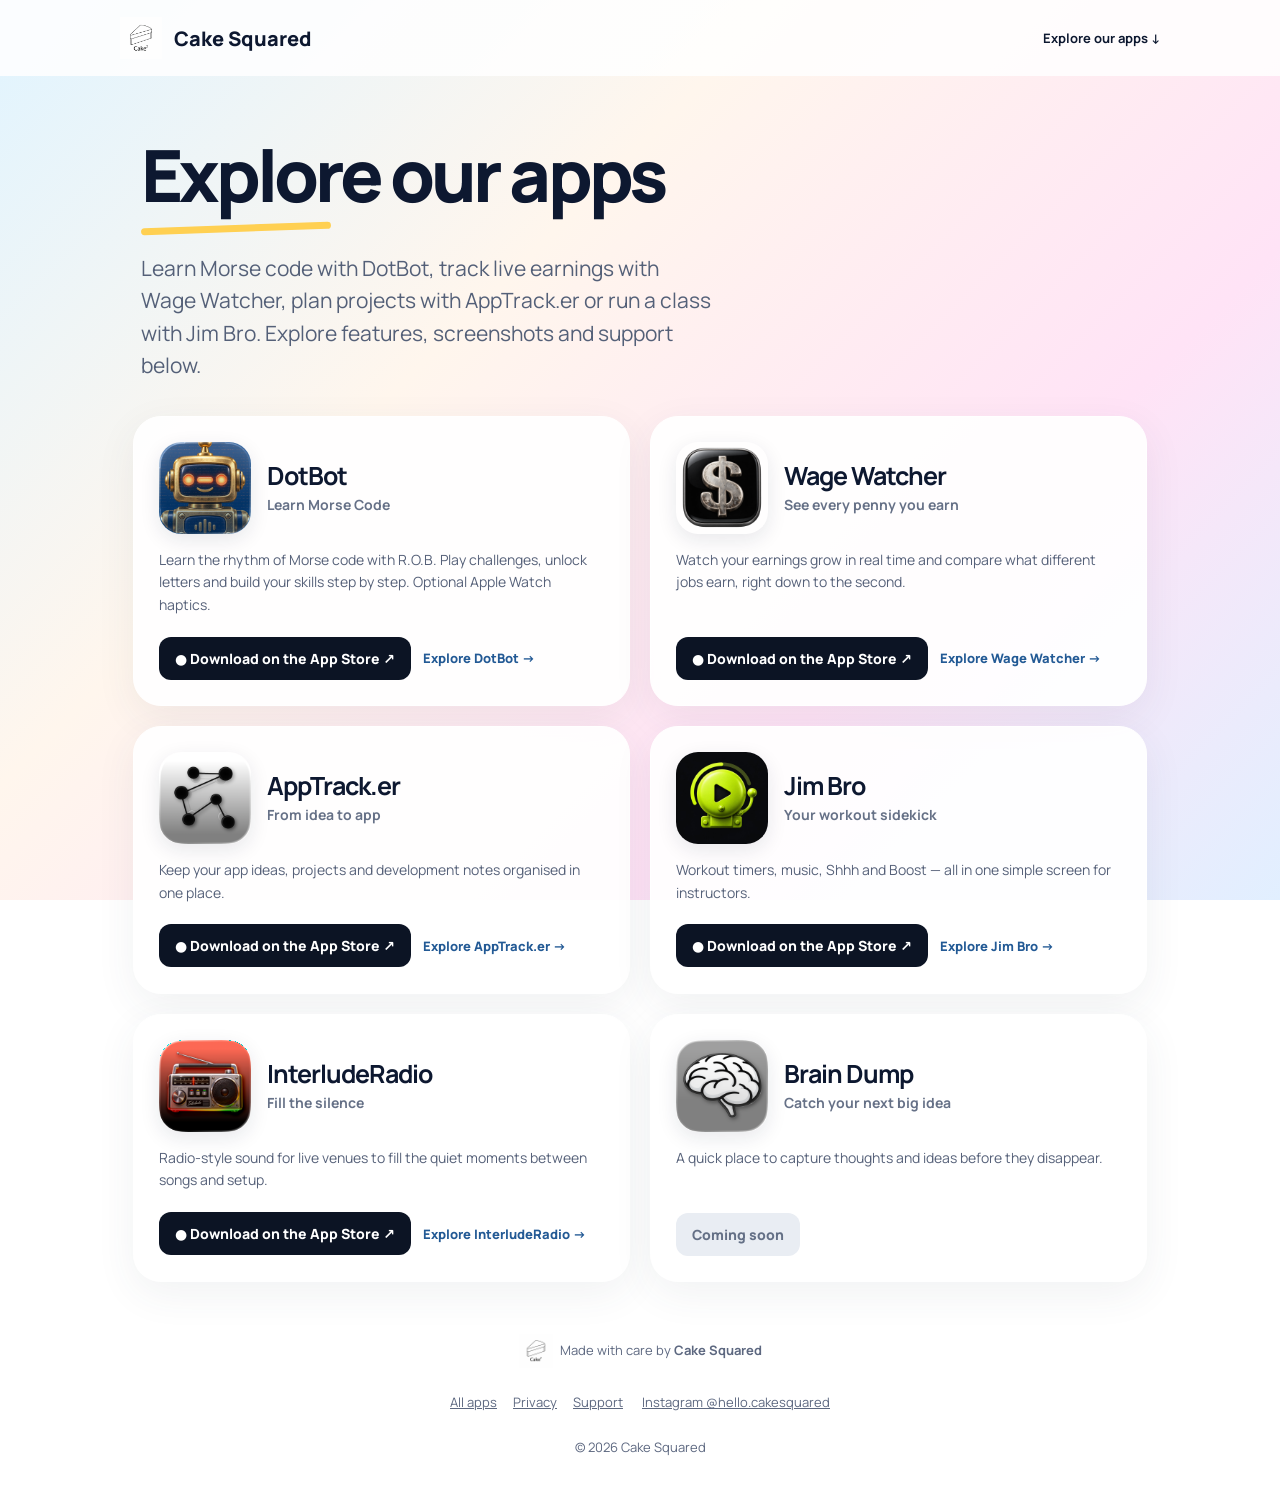
==== apps/index.html @ f18a9b65 "Add sitemap and improve canonical URLs and app search metadata" ====
<!doctype html><html lang="en-GB"><head><meta charset="utf-8"><meta name="viewport" content="width=device-width,initial-scale=1"><meta name="theme-color" content="#fff6fc"><title>Explore Our Apps for iPhone and Apple Watch | Cake Squared</title><link rel="icon" href="/assets/favicon-32.png" sizes="32x32" type="image/png"><link rel="icon" href="/assets/favicon.png" sizes="512x512" type="image/png"><link rel="apple-touch-icon" href="/assets/apple-touch-icon.png"><meta name="description" content="Browse DotBot, Wage Watcher, AppTrack.er, Jim Bro and InterludeRadio. Find app features, screenshots, downloads and setup help."><link rel="preconnect" href="https://fonts.googleapis.com"><link rel="preconnect" href="https://fonts.gstatic.com" crossorigin><link href="https://fonts.googleapis.com/css2?family=Manrope:wght@400;500;600;700;800&display=swap" rel="stylesheet"><link rel="stylesheet" href="/home.css?v=20261017-1">
<link rel="canonical" href="https://cakesquared.co.uk/apps/">
<meta property="og:type" content="website">
<meta property="og:site_name" content="Cake Squared">
<meta property="og:locale" content="en_GB">
<meta property="og:title" content="Explore Our Apps for iPhone and Apple Watch | Cake Squared">
<meta property="og:description" content="Browse DotBot, Wage Watcher, AppTrack.er, Jim Bro and InterludeRadio. Find app features, screenshots, downloads and setup help.">
<meta property="og:url" content="https://cakesquared.co.uk/apps/">
<meta property="og:image" content="https://cakesquared.co.uk/assets/cake-logo.png">
<meta property="og:image:alt" content="Cake Squared logo">
</head><body><a class="skip-link" href="#main">Skip to content</a><header><a class="brand" href="/"><img src="/assets/cake-logo.png" alt="">Cake Squared</a><a class="small-link" href="#apps">Explore our apps ↓</a></header><main id="main"><section class="hero"><h1>Explore our apps</h1><div class="accent"></div><p>Learn Morse code with DotBot, track live earnings with Wage Watcher, plan projects with AppTrack.er or run a class with Jim Bro. Explore features, screenshots and support below.</p></section><section id="apps" class="apps" aria-label="Our apps">
<article class="app"><div class="top"><img class="icon" src="/assets/dotbop-icon.jpg" alt="DotBot icon"><div><h2>DotBot</h2><div class="subtitle">Learn Morse Code</div></div></div><p>Learn the rhythm of Morse code with R.O.B. Play challenges, unlock letters and build your skills step by step. Optional Apple Watch haptics.</p><div class="actions"><a class="store" href="https://apps.apple.com/gb/app/dotbop/id6819235842" target="_blank" rel="noopener">● Download on the App Store ↗</a><a class="details" href="/dotbop.html">Explore DotBot →</a></div></article>
<article class="app"><div class="top"><img class="icon" src="/assets/wage-watcher-icon.png" alt="Wage Watcher icon"><div><h2>Wage Watcher</h2><div class="subtitle">See every penny you earn</div></div></div><p>Watch your earnings grow in real time and compare what different jobs earn, right down to the second.</p><div class="actions"><a class="store" href="https://apps.apple.com/gb/app/wage-watcher/id6759516483" target="_blank" rel="noopener">● Download on the App Store ↗</a><a class="details" href="/wage-watcher.html">Explore Wage Watcher →</a></div></article>
<article class="app"><div class="top"><img class="icon" src="/assets/app-track-icon.png" alt="AppTrack.er icon"><div><h2>AppTrack.er</h2><div class="subtitle">From idea to app</div></div></div><p>Keep your app ideas, projects and development notes organised in one place.</p><div class="actions"><a class="store" href="https://apps.apple.com/gb/app/apptrack-er/id6759859570" target="_blank" rel="noopener">● Download on the App Store ↗</a><a class="details" href="/app-track.html">Explore AppTrack.er →</a></div></article>
<article class="app"><div class="top"><img class="icon" src="/assets/jim-bro-icon.png" alt="Jim Bro icon"><div><h2>Jim Bro</h2><div class="subtitle">Your workout sidekick</div></div></div><p>Workout timers, music, Shhh and Boost — all in one simple screen for instructors.</p><div class="actions"><a class="store" href="https://apps.apple.com/gb/app/jim-bro-workout-boss/id6760321278" target="_blank" rel="noopener">● Download on the App Store ↗</a><a class="details" href="/jim-bro.html">Explore Jim Bro →</a></div></article>
<article class="app"><div class="top"><img class="icon" src="/assets/interlude-icon.png" alt="InterludeRadio icon"><div><h2>InterludeRadio</h2><div class="subtitle">Fill the silence</div></div></div><p>Radio-style sound for live venues to fill the quiet moments between songs and setup.</p><div class="actions"><a class="store" href="https://apps.apple.com/gb/app/interluderadio/id6811347236" target="_blank" rel="noopener">● Download on the App Store ↗</a><a class="details" href="/interlude.html">Explore InterludeRadio →</a></div></article>
<article class="app"><div class="top"><img class="icon" src="/assets/brain-dump-icon.png" alt="Brain Dump icon"><div><h2>Brain Dump</h2><div class="subtitle">Catch your next big idea</div></div></div><p>A quick place to capture thoughts and ideas before they disappear.</p><div class="actions"><span class="soon">Coming soon</span></div></article>
</section><footer><div><img src="/assets/cake-logo.png" alt="">Made with care by <strong>Cake Squared</strong></div><p><a href="/apps/">All apps</a><a href="/privacy-policy.html">Privacy</a><a href="mailto:support@cakesquared.co.uk">Support</a>
          <a href="https://www.instagram.com/hello.cakesquared/" target="_blank" rel="noopener noreferrer">Instagram @hello.cakesquared</a></p>© 2026 Cake Squared</footer></main></body></html>
---- home.css ----
*{box-sizing:border-box}body{margin:0;color:#0d1830;font-family:Manrope,system-ui,sans-serif;background:linear-gradient(135deg,#e0f4ff 0%,#fff6ed 36%,#ffe3f6 70%,#e1efff 100%) fixed}a{color:inherit}header{background:#ffffffdb;padding:16px max(20px,calc((100vw - 1040px)/2));display:flex;align-items:center;justify-content:space-between;gap:12px}.brand{display:flex;align-items:center;gap:12px;font-size:20px;font-weight:800;text-decoration:none}.brand img{width:42px;height:42px;object-fit:contain}.small-link{font-size:13px;text-decoration:none;font-weight:700}main{max-width:1050px;margin:auto;padding:36px 18px 28px}.hero{position:relative;padding:24px 8px 34px}.hero h1{font-size:clamp(38px,7vw,72px);line-height:1.08;letter-spacing:-.055em;margin:0 0 20px;max-width:780px;font-weight:800}.hero p{font-size:clamp(16px,2.4vw,21px);color:#546078;max-width:570px;line-height:1.55;margin:0}.accent{height:7px;width:190px;background:#ffd052;border-radius:99px;transform:rotate(-2deg);margin:-9px 0 20px}.apps{display:grid;grid-template-columns:repeat(2,minmax(0,1fr));gap:20px}.app{background:#fffffff0;border:1px solid #ffffff;box-shadow:0 12px 40px #36445c12;border-radius:28px;padding:25px;display:flex;flex-direction:column;gap:15px;transition:transform .2s,box-shadow .2s}.app:hover{transform:translateY(-4px);box-shadow:0 16px 42px #36445c24}.top{display:flex;gap:16px;align-items:center}.icon{height:92px;width:92px;border-radius:22px;object-fit:cover;box-shadow:0 6px 20px #17233b19;flex:none}.app h2{font-size:25px;line-height:1.1;letter-spacing:-.04em;margin:0}.subtitle{color:#667187;font-weight:700;margin-top:6px;font-size:14px}.app p{color:#566179;line-height:1.6;margin:0;flex:1;font-size:14px}.actions{display:flex;flex-wrap:wrap;align-items:center;gap:12px;margin-top:5px}.store{background:#0c1424;color:white;text-decoration:none;padding:12px 16px;border-radius:12px;font-size:14px;font-weight:800;display:inline-flex;align-items:center;gap:9px}.store:hover{background:#273853}.details{font-size:13px;font-weight:800;text-decoration:none;color:#235a95}.soon{background:#e9edf3;color:#647086;padding:12px 16px;border-radius:12px;font-weight:800;font-size:14px}footer{margin-top:28px;text-align:center;border-radius:26px;background:#ffffffa8;padding:24px;color:#5d6880;font-size:13px}footer img{width:34px;vertical-align:middle;margin-right:7px}footer a{margin:0 8px} @media(max-width:650px){.apps{grid-template-columns:1fr}.hero{padding:14px 4px 28px}.app{padding:22px}.icon{width:78px;height:78px;border-radius:19px}.app h2{font-size:22px}.small-link{font-size:12px}}@media(prefers-reduced-motion:reduce){.app{transition:none}}

html{scroll-padding-top:20px}body{min-height:100vh}.small-link,.details,footer a{display:inline-flex;align-items:center;min-height:44px}a:focus-visible{outline:3px solid #235a95;outline-offset:5px}.skip-link{position:absolute;top:8px;left:16px;z-index:10;padding:12px;background:white;border-radius:12px;transform:translateY(-150%)}.skip-link:focus{transform:none}.brand{min-width:0}.brand img{flex:none}.icon{aspect-ratio:1}.accent{pointer-events:none}footer p{line-height:1.6}@media(max-width:360px){header{padding:14px 18px}.brand{font-size:18px;gap:8px}.small-link{font-size:12px}.top{gap:12px}.app h2{font-size:21px}}@media(prefers-reduced-motion:reduce){.app:hover{transform:none}}
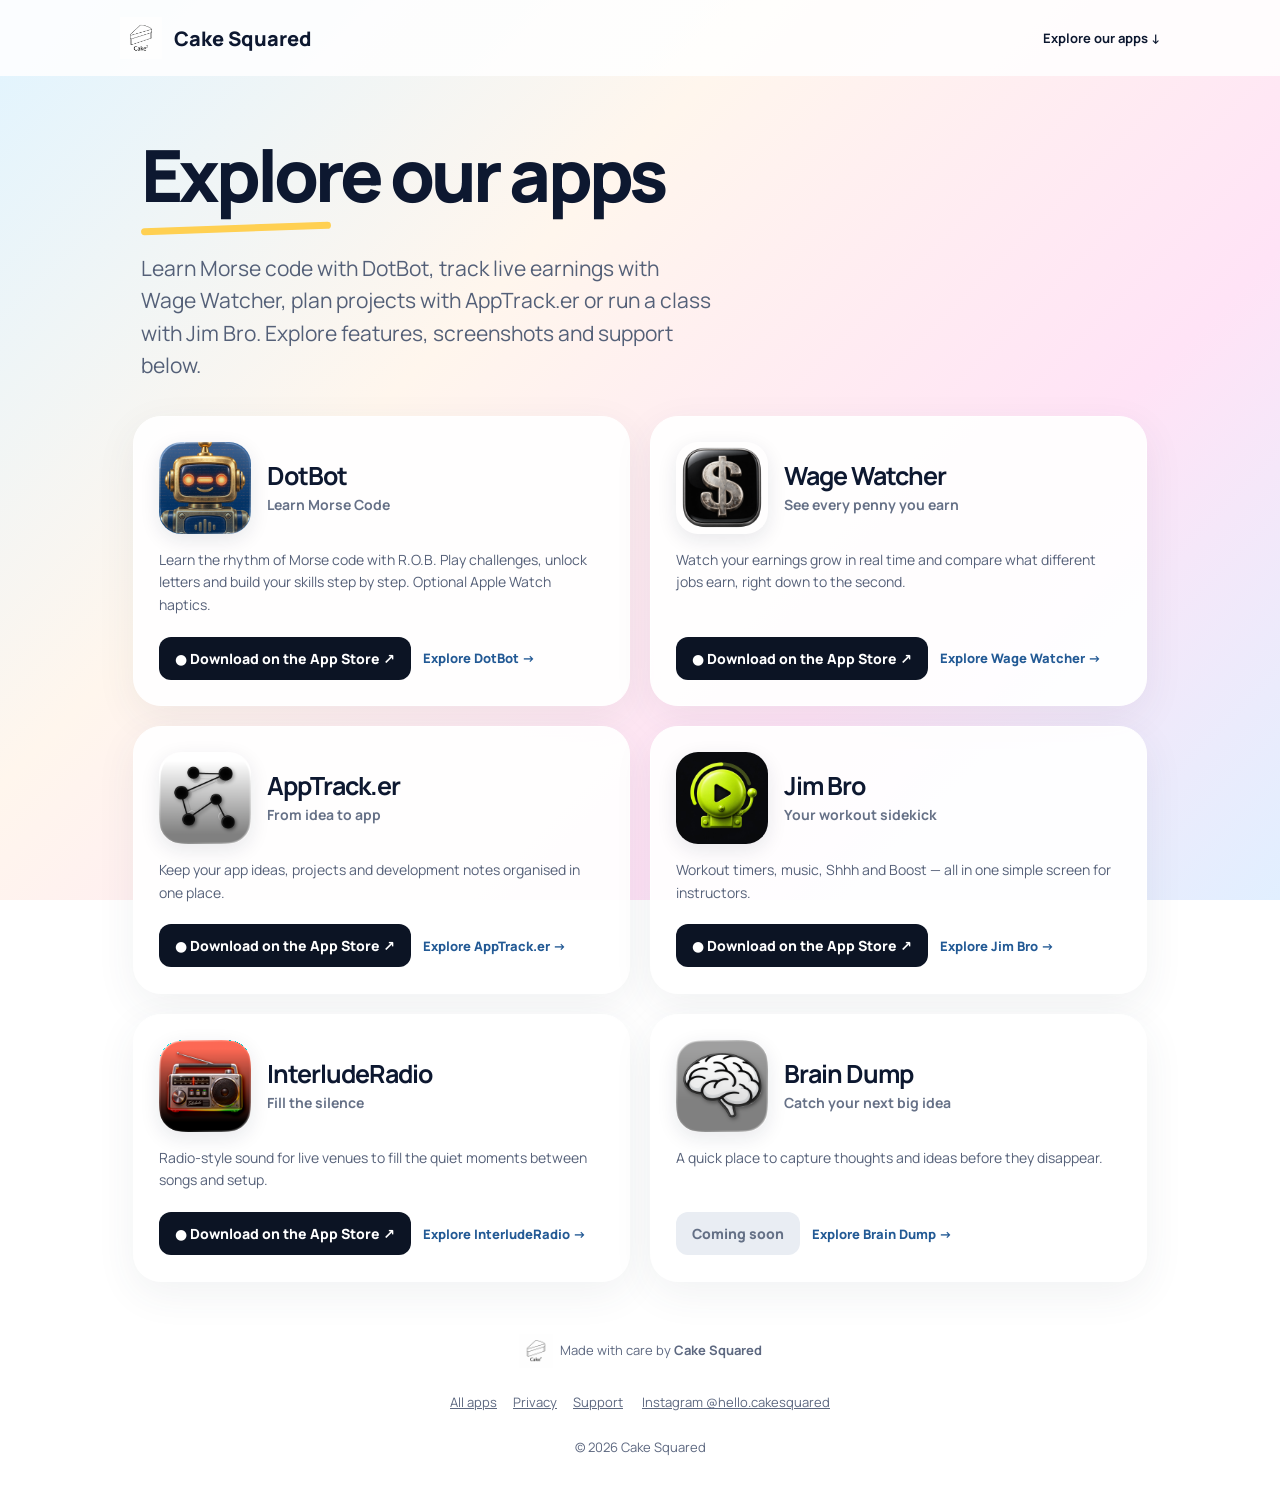
==== commit 1a152f11: "Link Brain Dump preview from app directories" ====
--- a/apps/index.html
+++ b/apps/index.html
@@ -14,6 +14,6 @@
 <article class="app"><div class="top"><img class="icon" src="/assets/app-track-icon.png" alt="AppTrack.er icon"><div><h2>AppTrack.er</h2><div class="subtitle">From idea to app</div></div></div><p>Keep your app ideas, projects and development notes organised in one place.</p><div class="actions"><a class="store" href="https://apps.apple.com/gb/app/apptrack-er/id6759859570" target="_blank" rel="noopener">● Download on the App Store ↗</a><a class="details" href="/app-track.html">Explore AppTrack.er →</a></div></article>
 <article class="app"><div class="top"><img class="icon" src="/assets/jim-bro-icon.png" alt="Jim Bro icon"><div><h2>Jim Bro</h2><div class="subtitle">Your workout sidekick</div></div></div><p>Workout timers, music, Shhh and Boost — all in one simple screen for instructors.</p><div class="actions"><a class="store" href="https://apps.apple.com/gb/app/jim-bro-workout-boss/id6760321278" target="_blank" rel="noopener">● Download on the App Store ↗</a><a class="details" href="/jim-bro.html">Explore Jim Bro →</a></div></article>
 <article class="app"><div class="top"><img class="icon" src="/assets/interlude-icon.png" alt="InterludeRadio icon"><div><h2>InterludeRadio</h2><div class="subtitle">Fill the silence</div></div></div><p>Radio-style sound for live venues to fill the quiet moments between songs and setup.</p><div class="actions"><a class="store" href="https://apps.apple.com/gb/app/interluderadio/id6811347236" target="_blank" rel="noopener">● Download on the App Store ↗</a><a class="details" href="/interlude.html">Explore InterludeRadio →</a></div></article>
-<article class="app"><div class="top"><img class="icon" src="/assets/brain-dump-icon.png" alt="Brain Dump icon"><div><h2>Brain Dump</h2><div class="subtitle">Catch your next big idea</div></div></div><p>A quick place to capture thoughts and ideas before they disappear.</p><div class="actions"><span class="soon">Coming soon</span></div></article>
+<article class="app"><div class="top"><img class="icon" src="/assets/brain-dump-icon.png" alt="Brain Dump icon"><div><h2>Brain Dump</h2><div class="subtitle">Catch your next big idea</div></div></div><p>A quick place to capture thoughts and ideas before they disappear.</p><div class="actions"><span class="soon">Coming soon</span><a class="details" href="/brain-dump.html">Explore Brain Dump →</a></div></article>
 </section><footer><div><img src="/assets/cake-logo.png" alt="">Made with care by <strong>Cake Squared</strong></div><p><a href="/apps/">All apps</a><a href="/privacy-policy.html">Privacy</a><a href="mailto:support@cakesquared.co.uk">Support</a>
           <a href="https://www.instagram.com/hello.cakesquared/" target="_blank" rel="noopener noreferrer">Instagram @hello.cakesquared</a></p>© 2026 Cake Squared</footer></main></body></html>
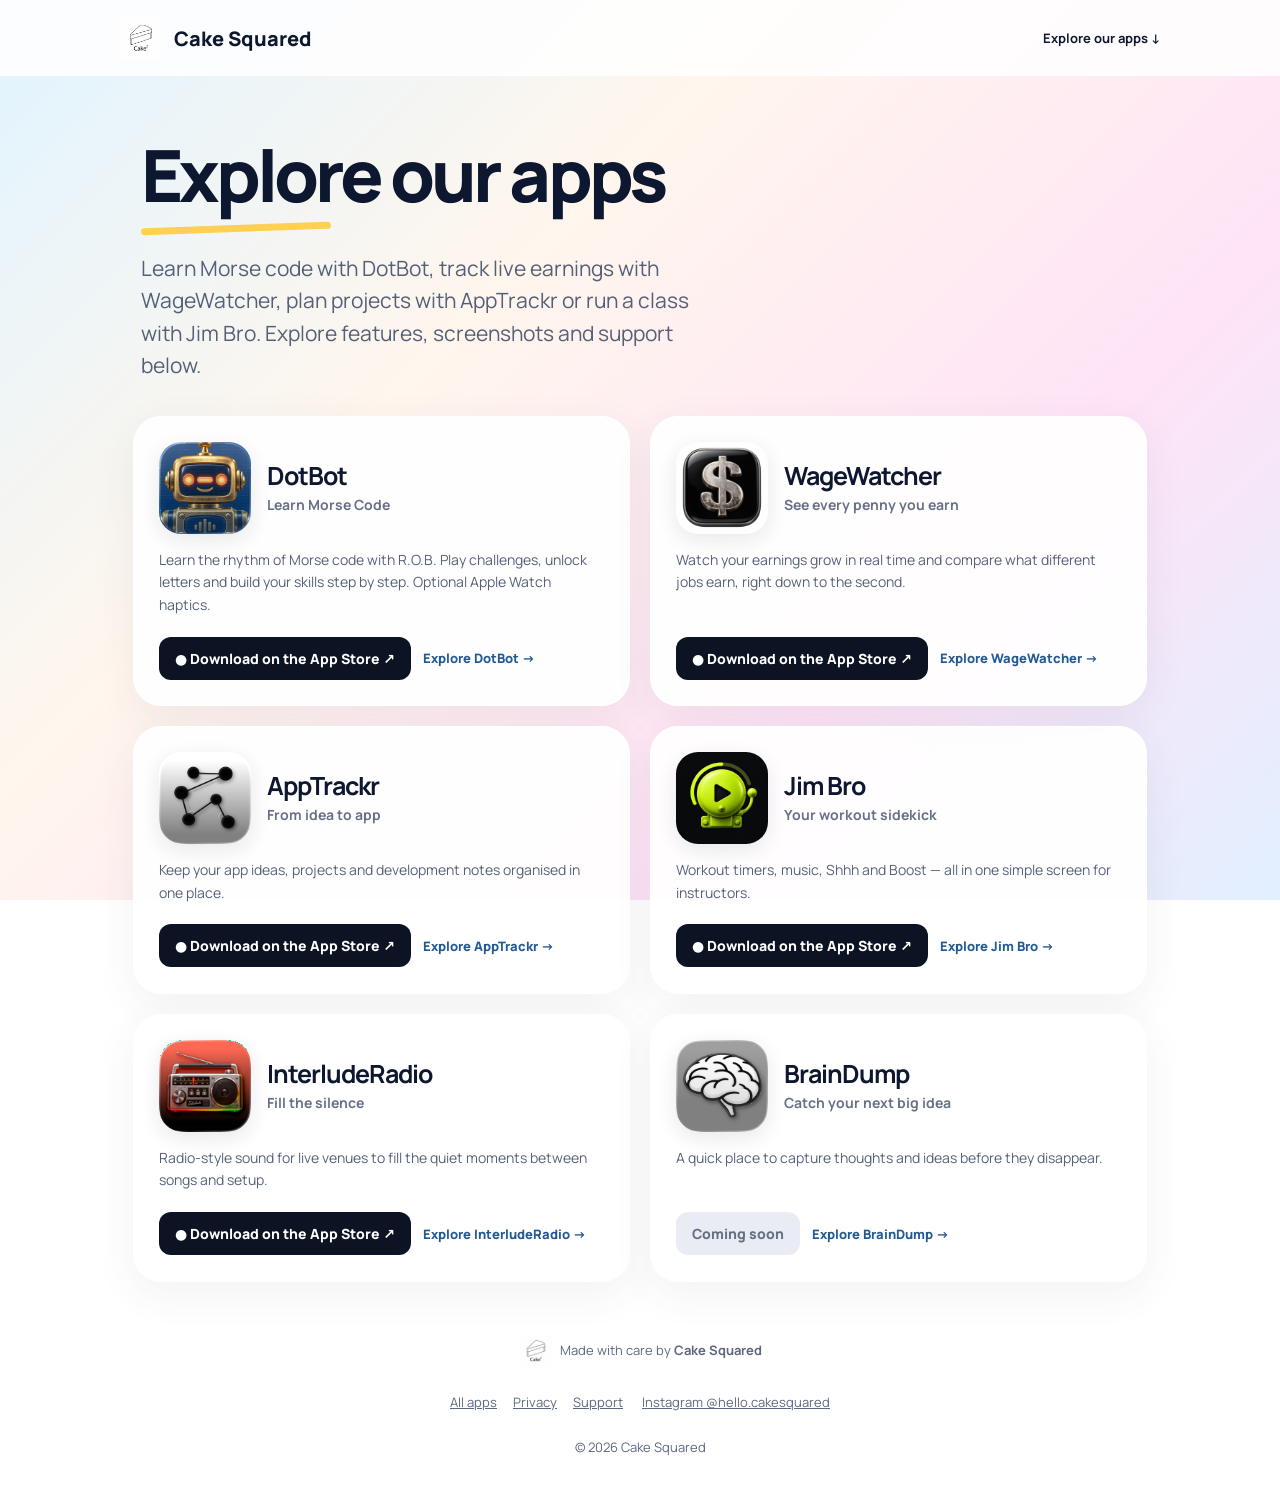
==== commit dc6d000b: "Improve app search intent, structured data and download navigation" ====
--- a/apps/index.html
+++ b/apps/index.html
@@ -1,19 +1,20 @@
-<!doctype html><html lang="en-GB"><head><meta charset="utf-8"><meta name="viewport" content="width=device-width,initial-scale=1"><meta name="theme-color" content="#fff6fc"><title>Explore Our Apps for iPhone and Apple Watch | Cake Squared</title><link rel="icon" href="/assets/favicon-32.png" sizes="32x32" type="image/png"><link rel="icon" href="/assets/favicon.png" sizes="512x512" type="image/png"><link rel="apple-touch-icon" href="/assets/apple-touch-icon.png"><meta name="description" content="Browse DotBot, Wage Watcher, AppTrack.er, Jim Bro and InterludeRadio. Find app features, screenshots, downloads and setup help."><link rel="preconnect" href="https://fonts.googleapis.com"><link rel="preconnect" href="https://fonts.gstatic.com" crossorigin><link href="https://fonts.googleapis.com/css2?family=Manrope:wght@400;500;600;700;800&display=swap" rel="stylesheet"><link rel="stylesheet" href="/home.css?v=20261017-1">
+<!doctype html><html lang="en-GB"><head><meta charset="utf-8"><meta name="viewport" content="width=device-width,initial-scale=1"><meta name="theme-color" content="#fff6fc"><title>Explore Our Apps for iPhone and Apple Watch | Cake Squared</title><link rel="icon" href="/assets/favicon-32.png" sizes="32x32" type="image/png"><link rel="icon" href="/assets/favicon.png" sizes="512x512" type="image/png"><link rel="apple-touch-icon" href="/assets/apple-touch-icon.png"><meta name="description" content="Browse DotBot, WageWatcher, AppTrackr, Jim Bro and InterludeRadio. Find app features, screenshots, downloads and setup help."><link rel="preconnect" href="https://fonts.googleapis.com"><link rel="preconnect" href="https://fonts.gstatic.com" crossorigin><link href="https://fonts.googleapis.com/css2?family=Manrope:wght@400;500;600;700;800&display=swap" rel="stylesheet"><link rel="stylesheet" href="/home.css?v=20261017-1">
 <link rel="canonical" href="https://cakesquared.co.uk/apps/">
 <meta property="og:type" content="website">
 <meta property="og:site_name" content="Cake Squared">
 <meta property="og:locale" content="en_GB">
 <meta property="og:title" content="Explore Our Apps for iPhone and Apple Watch | Cake Squared">
-<meta property="og:description" content="Browse DotBot, Wage Watcher, AppTrack.er, Jim Bro and InterludeRadio. Find app features, screenshots, downloads and setup help.">
+<meta property="og:description" content="Browse DotBot, WageWatcher, AppTrackr, Jim Bro and InterludeRadio. Find app features, screenshots, downloads and setup help.">
 <meta property="og:url" content="https://cakesquared.co.uk/apps/">
 <meta property="og:image" content="https://cakesquared.co.uk/assets/cake-logo.png">
 <meta property="og:image:alt" content="Cake Squared logo">
-</head><body><a class="skip-link" href="#main">Skip to content</a><header><a class="brand" href="/"><img src="/assets/cake-logo.png" alt="">Cake Squared</a><a class="small-link" href="#apps">Explore our apps ↓</a></header><main id="main"><section class="hero"><h1>Explore our apps</h1><div class="accent"></div><p>Learn Morse code with DotBot, track live earnings with Wage Watcher, plan projects with AppTrack.er or run a class with Jim Bro. Explore features, screenshots and support below.</p></section><section id="apps" class="apps" aria-label="Our apps">
-<article class="app"><div class="top"><img class="icon" src="/assets/dotbop-icon.jpg" alt="DotBot icon"><div><h2>DotBot</h2><div class="subtitle">Learn Morse Code</div></div></div><p>Learn the rhythm of Morse code with R.O.B. Play challenges, unlock letters and build your skills step by step. Optional Apple Watch haptics.</p><div class="actions"><a class="store" href="https://apps.apple.com/gb/app/dotbop/id6819235842" target="_blank" rel="noopener">● Download on the App Store ↗</a><a class="details" href="/dotbop.html">Explore DotBot →</a></div></article>
-<article class="app"><div class="top"><img class="icon" src="/assets/wage-watcher-icon.png" alt="Wage Watcher icon"><div><h2>Wage Watcher</h2><div class="subtitle">See every penny you earn</div></div></div><p>Watch your earnings grow in real time and compare what different jobs earn, right down to the second.</p><div class="actions"><a class="store" href="https://apps.apple.com/gb/app/wage-watcher/id6759516483" target="_blank" rel="noopener">● Download on the App Store ↗</a><a class="details" href="/wage-watcher.html">Explore Wage Watcher →</a></div></article>
-<article class="app"><div class="top"><img class="icon" src="/assets/app-track-icon.png" alt="AppTrack.er icon"><div><h2>AppTrack.er</h2><div class="subtitle">From idea to app</div></div></div><p>Keep your app ideas, projects and development notes organised in one place.</p><div class="actions"><a class="store" href="https://apps.apple.com/gb/app/apptrack-er/id6759859570" target="_blank" rel="noopener">● Download on the App Store ↗</a><a class="details" href="/app-track.html">Explore AppTrack.er →</a></div></article>
+<script type="application/ld+json">{"@context": "https://schema.org", "@type": "BreadcrumbList", "itemListElement": [{"@type": "ListItem", "position": 1, "name": "Cake Squared", "item": "https://cakesquared.co.uk/"}, {"@type": "ListItem", "position": 2, "name": "Apps", "item": "https://cakesquared.co.uk/apps/"}]}</script>
+</head><body><a class="skip-link" href="#main">Skip to content</a><header><a class="brand" href="/"><img src="/assets/cake-logo.png" alt="">Cake Squared</a><a class="small-link" href="#apps">Explore our apps ↓</a></header><main id="main"><section class="hero"><h1>Explore our apps</h1><div class="accent"></div><p>Learn Morse code with DotBot, track live earnings with WageWatcher, plan projects with AppTrackr or run a class with Jim Bro. Explore features, screenshots and support below.</p></section><section id="apps" class="apps" aria-label="Our apps">
+<article class="app"><div class="top"><img class="icon" src="/assets/dotbot-icon.jpg" alt="DotBot icon"><div><h2>DotBot</h2><div class="subtitle">Learn Morse Code</div></div></div><p>Learn the rhythm of Morse code with R.O.B. Play challenges, unlock letters and build your skills step by step. Optional Apple Watch haptics.</p><div class="actions"><a class="store" href="https://apps.apple.com/gb/app/dotbot-learn-morse-code/id6819235842" target="_blank" rel="noopener">● Download on the App Store ↗</a><a class="details" href="/dotbot.html">Explore DotBot →</a></div></article>
+<article class="app"><div class="top"><img class="icon" src="/assets/wage-watcher-icon.png" alt="WageWatcher icon"><div><h2>WageWatcher</h2><div class="subtitle">See every penny you earn</div></div></div><p>Watch your earnings grow in real time and compare what different jobs earn, right down to the second.</p><div class="actions"><a class="store" href="https://apps.apple.com/gb/app/wage-watcher/id6759516483" target="_blank" rel="noopener">● Download on the App Store ↗</a><a class="details" href="/wage-watcher.html">Explore WageWatcher →</a></div></article>
+<article class="app"><div class="top"><img class="icon" src="/assets/app-track-icon.png" alt="AppTrackr icon"><div><h2>AppTrackr</h2><div class="subtitle">From idea to app</div></div></div><p>Keep your app ideas, projects and development notes organised in one place.</p><div class="actions"><a class="store" href="https://apps.apple.com/gb/app/apptrack-er/id6759859570" target="_blank" rel="noopener">● Download on the App Store ↗</a><a class="details" href="/app-track.html">Explore AppTrackr →</a></div></article>
 <article class="app"><div class="top"><img class="icon" src="/assets/jim-bro-icon.png" alt="Jim Bro icon"><div><h2>Jim Bro</h2><div class="subtitle">Your workout sidekick</div></div></div><p>Workout timers, music, Shhh and Boost — all in one simple screen for instructors.</p><div class="actions"><a class="store" href="https://apps.apple.com/gb/app/jim-bro-workout-boss/id6760321278" target="_blank" rel="noopener">● Download on the App Store ↗</a><a class="details" href="/jim-bro.html">Explore Jim Bro →</a></div></article>
 <article class="app"><div class="top"><img class="icon" src="/assets/interlude-icon.png" alt="InterludeRadio icon"><div><h2>InterludeRadio</h2><div class="subtitle">Fill the silence</div></div></div><p>Radio-style sound for live venues to fill the quiet moments between songs and setup.</p><div class="actions"><a class="store" href="https://apps.apple.com/gb/app/interluderadio/id6811347236" target="_blank" rel="noopener">● Download on the App Store ↗</a><a class="details" href="/interlude.html">Explore InterludeRadio →</a></div></article>
-<article class="app"><div class="top"><img class="icon" src="/assets/brain-dump-icon.png" alt="Brain Dump icon"><div><h2>Brain Dump</h2><div class="subtitle">Catch your next big idea</div></div></div><p>A quick place to capture thoughts and ideas before they disappear.</p><div class="actions"><span class="soon">Coming soon</span><a class="details" href="/brain-dump.html">Explore Brain Dump →</a></div></article>
+<article class="app"><div class="top"><img class="icon" src="/assets/brain-dump-icon.png" alt="BrainDump icon"><div><h2>BrainDump</h2><div class="subtitle">Catch your next big idea</div></div></div><p>A quick place to capture thoughts and ideas before they disappear.</p><div class="actions"><span class="soon">Coming soon</span><a class="details" href="/brain-dump.html">Explore BrainDump →</a></div></article>
 </section><footer><div><img src="/assets/cake-logo.png" alt="">Made with care by <strong>Cake Squared</strong></div><p><a href="/apps/">All apps</a><a href="/privacy-policy.html">Privacy</a><a href="mailto:support@cakesquared.co.uk">Support</a>
           <a href="https://www.instagram.com/hello.cakesquared/" target="_blank" rel="noopener noreferrer">Instagram @hello.cakesquared</a></p>© 2026 Cake Squared</footer></main></body></html>
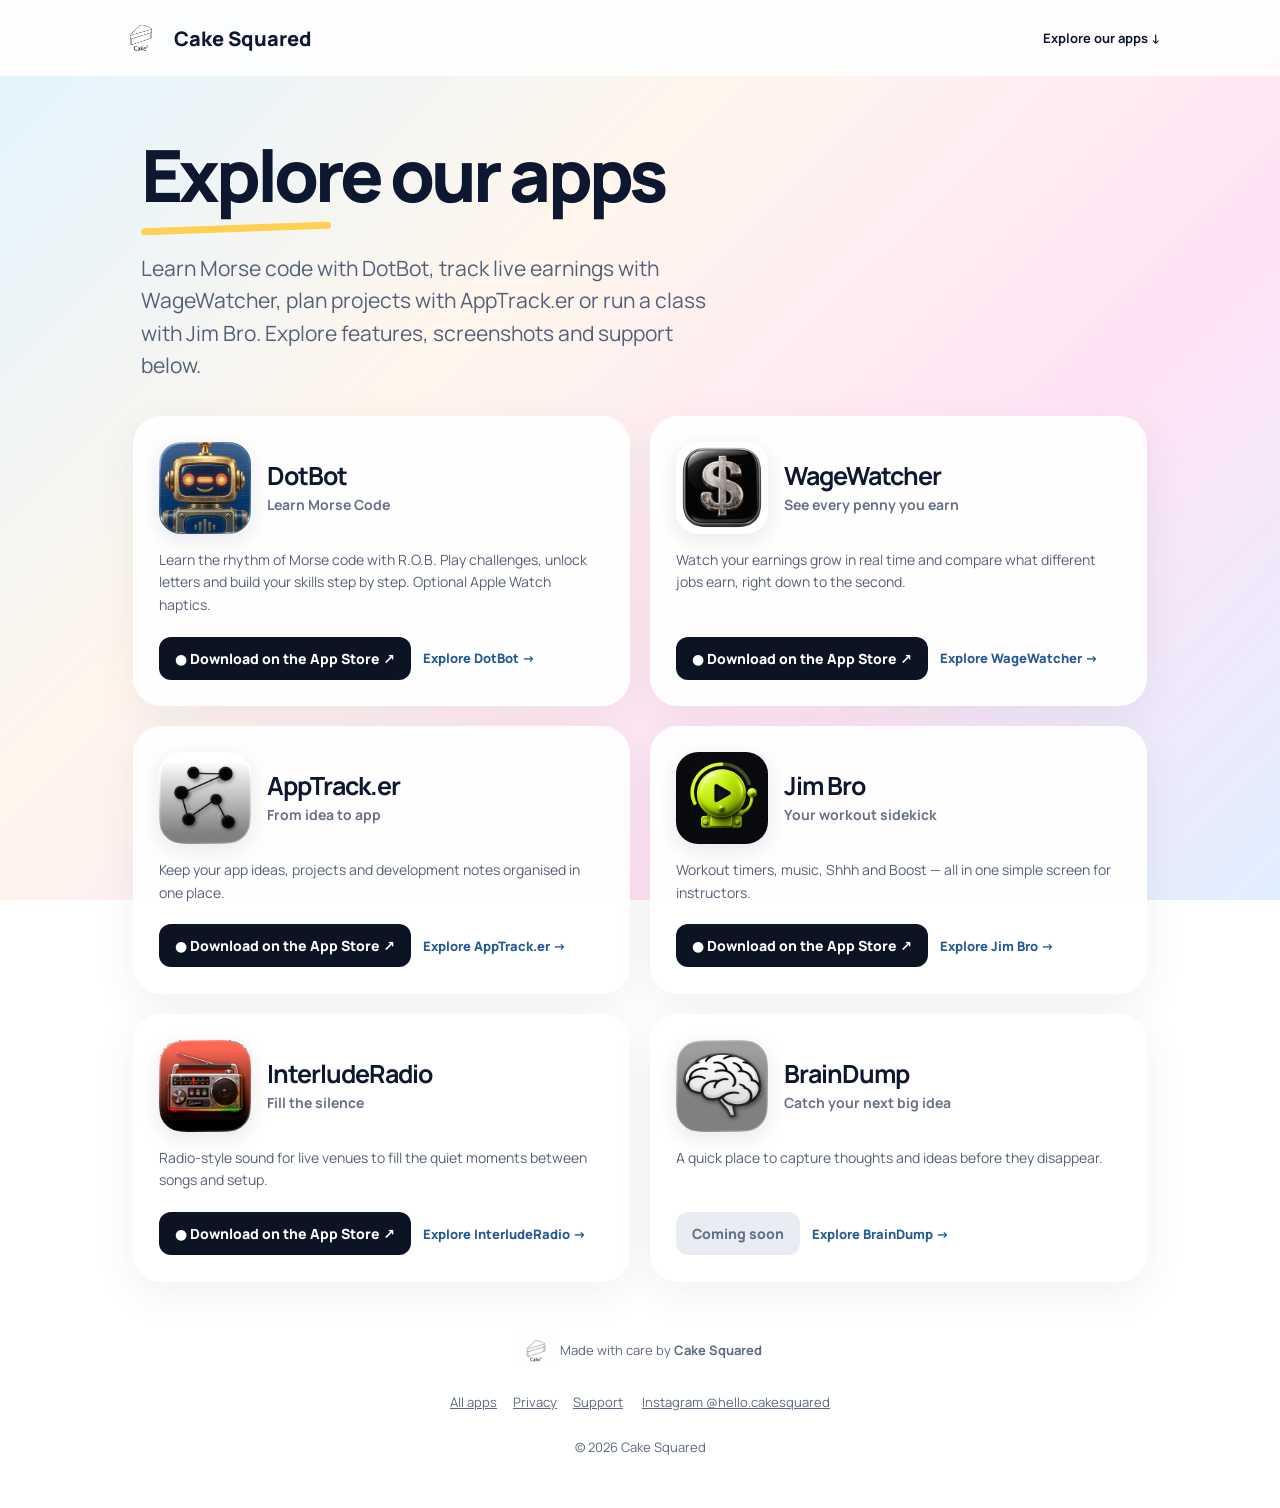
==== commit 37452fee: "Correct app branding to AppTrack.er" ====
--- a/apps/index.html
+++ b/apps/index.html
@@ -1,18 +1,18 @@
-<!doctype html><html lang="en-GB"><head><meta charset="utf-8"><meta name="viewport" content="width=device-width,initial-scale=1"><meta name="theme-color" content="#fff6fc"><title>Explore Our Apps for iPhone and Apple Watch | Cake Squared</title><link rel="icon" href="/assets/favicon-32.png" sizes="32x32" type="image/png"><link rel="icon" href="/assets/favicon.png" sizes="512x512" type="image/png"><link rel="apple-touch-icon" href="/assets/apple-touch-icon.png"><meta name="description" content="Browse DotBot, WageWatcher, AppTrackr, Jim Bro and InterludeRadio. Find app features, screenshots, downloads and setup help."><link rel="preconnect" href="https://fonts.googleapis.com"><link rel="preconnect" href="https://fonts.gstatic.com" crossorigin><link href="https://fonts.googleapis.com/css2?family=Manrope:wght@400;500;600;700;800&display=swap" rel="stylesheet"><link rel="stylesheet" href="/home.css?v=20261017-1">
+<!doctype html><html lang="en-GB"><head><meta charset="utf-8"><meta name="viewport" content="width=device-width,initial-scale=1"><meta name="theme-color" content="#fff6fc"><title>Explore Our Apps for iPhone and Apple Watch | Cake Squared</title><link rel="icon" href="/assets/favicon-32.png" sizes="32x32" type="image/png"><link rel="icon" href="/assets/favicon.png" sizes="512x512" type="image/png"><link rel="apple-touch-icon" href="/assets/apple-touch-icon.png"><meta name="description" content="Browse DotBot, WageWatcher, AppTrack.er, Jim Bro and InterludeRadio. Find app features, screenshots, downloads and setup help."><link rel="preconnect" href="https://fonts.googleapis.com"><link rel="preconnect" href="https://fonts.gstatic.com" crossorigin><link href="https://fonts.googleapis.com/css2?family=Manrope:wght@400;500;600;700;800&display=swap" rel="stylesheet"><link rel="stylesheet" href="/home.css?v=20261017-1">
 <link rel="canonical" href="https://cakesquared.co.uk/apps/">
 <meta property="og:type" content="website">
 <meta property="og:site_name" content="Cake Squared">
 <meta property="og:locale" content="en_GB">
 <meta property="og:title" content="Explore Our Apps for iPhone and Apple Watch | Cake Squared">
-<meta property="og:description" content="Browse DotBot, WageWatcher, AppTrackr, Jim Bro and InterludeRadio. Find app features, screenshots, downloads and setup help.">
+<meta property="og:description" content="Browse DotBot, WageWatcher, AppTrack.er, Jim Bro and InterludeRadio. Find app features, screenshots, downloads and setup help.">
 <meta property="og:url" content="https://cakesquared.co.uk/apps/">
 <meta property="og:image" content="https://cakesquared.co.uk/assets/cake-logo.png">
 <meta property="og:image:alt" content="Cake Squared logo">
 <script type="application/ld+json">{"@context": "https://schema.org", "@type": "BreadcrumbList", "itemListElement": [{"@type": "ListItem", "position": 1, "name": "Cake Squared", "item": "https://cakesquared.co.uk/"}, {"@type": "ListItem", "position": 2, "name": "Apps", "item": "https://cakesquared.co.uk/apps/"}]}</script>
-</head><body><a class="skip-link" href="#main">Skip to content</a><header><a class="brand" href="/"><img src="/assets/cake-logo.png" alt="">Cake Squared</a><a class="small-link" href="#apps">Explore our apps ↓</a></header><main id="main"><section class="hero"><h1>Explore our apps</h1><div class="accent"></div><p>Learn Morse code with DotBot, track live earnings with WageWatcher, plan projects with AppTrackr or run a class with Jim Bro. Explore features, screenshots and support below.</p></section><section id="apps" class="apps" aria-label="Our apps">
+</head><body><a class="skip-link" href="#main">Skip to content</a><header><a class="brand" href="/"><img src="/assets/cake-logo.png" alt="">Cake Squared</a><a class="small-link" href="#apps">Explore our apps ↓</a></header><main id="main"><section class="hero"><h1>Explore our apps</h1><div class="accent"></div><p>Learn Morse code with DotBot, track live earnings with WageWatcher, plan projects with AppTrack.er or run a class with Jim Bro. Explore features, screenshots and support below.</p></section><section id="apps" class="apps" aria-label="Our apps">
 <article class="app"><div class="top"><img class="icon" src="/assets/dotbot-icon.jpg" alt="DotBot icon"><div><h2>DotBot</h2><div class="subtitle">Learn Morse Code</div></div></div><p>Learn the rhythm of Morse code with R.O.B. Play challenges, unlock letters and build your skills step by step. Optional Apple Watch haptics.</p><div class="actions"><a class="store" href="https://apps.apple.com/gb/app/dotbot-learn-morse-code/id6819235842" target="_blank" rel="noopener">● Download on the App Store ↗</a><a class="details" href="/dotbot.html">Explore DotBot →</a></div></article>
 <article class="app"><div class="top"><img class="icon" src="/assets/wage-watcher-icon.png" alt="WageWatcher icon"><div><h2>WageWatcher</h2><div class="subtitle">See every penny you earn</div></div></div><p>Watch your earnings grow in real time and compare what different jobs earn, right down to the second.</p><div class="actions"><a class="store" href="https://apps.apple.com/gb/app/wage-watcher/id6759516483" target="_blank" rel="noopener">● Download on the App Store ↗</a><a class="details" href="/wage-watcher.html">Explore WageWatcher →</a></div></article>
-<article class="app"><div class="top"><img class="icon" src="/assets/app-track-icon.png" alt="AppTrackr icon"><div><h2>AppTrackr</h2><div class="subtitle">From idea to app</div></div></div><p>Keep your app ideas, projects and development notes organised in one place.</p><div class="actions"><a class="store" href="https://apps.apple.com/gb/app/apptrack-er/id6759859570" target="_blank" rel="noopener">● Download on the App Store ↗</a><a class="details" href="/app-track.html">Explore AppTrackr →</a></div></article>
+<article class="app"><div class="top"><img class="icon" src="/assets/app-track-icon.png" alt="AppTrack.er icon"><div><h2>AppTrack.er</h2><div class="subtitle">From idea to app</div></div></div><p>Keep your app ideas, projects and development notes organised in one place.</p><div class="actions"><a class="store" href="https://apps.apple.com/gb/app/apptrack-er/id6759859570" target="_blank" rel="noopener">● Download on the App Store ↗</a><a class="details" href="/app-track.html">Explore AppTrack.er →</a></div></article>
 <article class="app"><div class="top"><img class="icon" src="/assets/jim-bro-icon.png" alt="Jim Bro icon"><div><h2>Jim Bro</h2><div class="subtitle">Your workout sidekick</div></div></div><p>Workout timers, music, Shhh and Boost — all in one simple screen for instructors.</p><div class="actions"><a class="store" href="https://apps.apple.com/gb/app/jim-bro-workout-boss/id6760321278" target="_blank" rel="noopener">● Download on the App Store ↗</a><a class="details" href="/jim-bro.html">Explore Jim Bro →</a></div></article>
 <article class="app"><div class="top"><img class="icon" src="/assets/interlude-icon.png" alt="InterludeRadio icon"><div><h2>InterludeRadio</h2><div class="subtitle">Fill the silence</div></div></div><p>Radio-style sound for live venues to fill the quiet moments between songs and setup.</p><div class="actions"><a class="store" href="https://apps.apple.com/gb/app/interluderadio/id6811347236" target="_blank" rel="noopener">● Download on the App Store ↗</a><a class="details" href="/interlude.html">Explore InterludeRadio →</a></div></article>
 <article class="app"><div class="top"><img class="icon" src="/assets/brain-dump-icon.png" alt="BrainDump icon"><div><h2>BrainDump</h2><div class="subtitle">Catch your next big idea</div></div></div><p>A quick place to capture thoughts and ideas before they disappear.</p><div class="actions"><span class="soon">Coming soon</span><a class="details" href="/brain-dump.html">Explore BrainDump →</a></div></article>
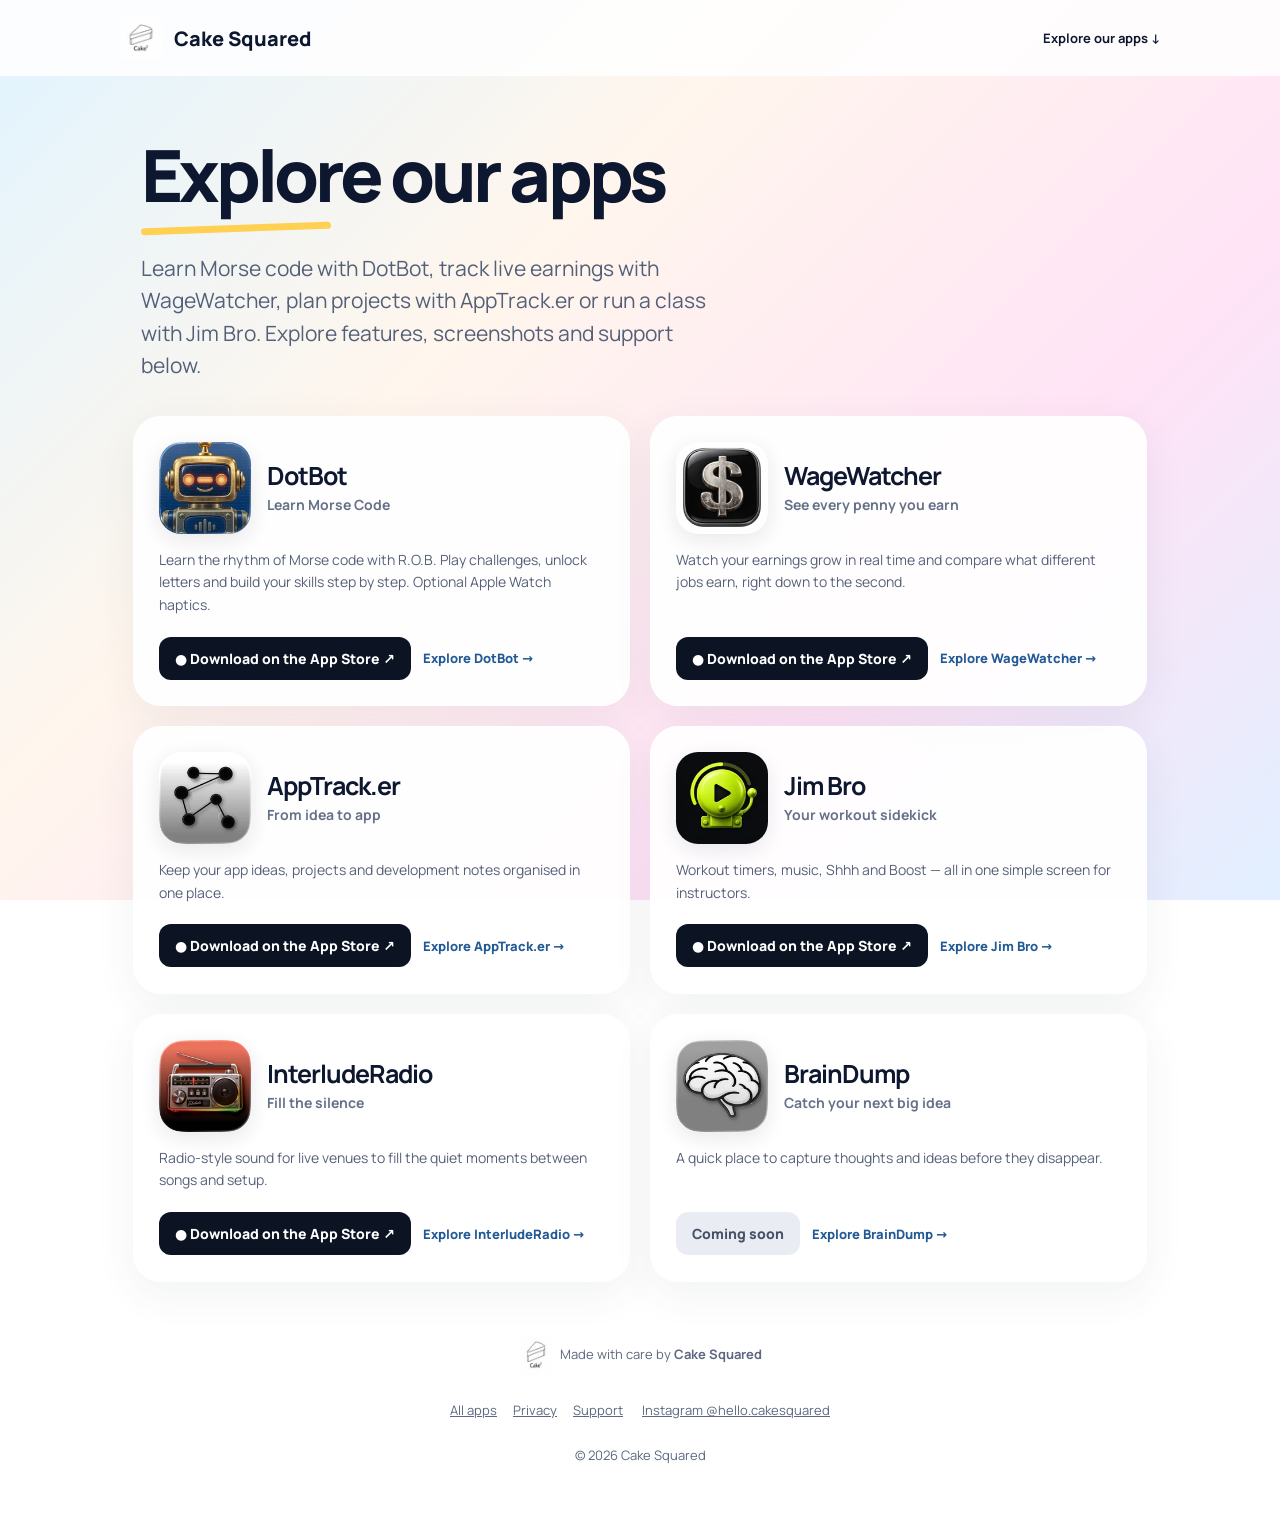
==== commit 4ab004ce: "Optimise website images, fonts and accessibility" ====
--- a/apps/index.html
+++ b/apps/index.html
@@ -1,4 +1,4 @@
-<!doctype html><html lang="en-GB"><head><meta charset="utf-8"><meta name="viewport" content="width=device-width,initial-scale=1"><meta name="theme-color" content="#fff6fc"><title>Explore Our Apps for iPhone and Apple Watch | Cake Squared</title><link rel="icon" href="/assets/favicon-32.png" sizes="32x32" type="image/png"><link rel="icon" href="/assets/favicon.png" sizes="512x512" type="image/png"><link rel="apple-touch-icon" href="/assets/apple-touch-icon.png"><meta name="description" content="Browse DotBot, WageWatcher, AppTrack.er, Jim Bro and InterludeRadio. Find app features, screenshots, downloads and setup help."><link rel="preconnect" href="https://fonts.googleapis.com"><link rel="preconnect" href="https://fonts.gstatic.com" crossorigin><link href="https://fonts.googleapis.com/css2?family=Manrope:wght@400;500;600;700;800&display=swap" rel="stylesheet"><link rel="stylesheet" href="/home.css?v=20261017-1">
+<!doctype html><html lang="en-GB"><head><meta charset="utf-8"><meta name="viewport" content="width=device-width,initial-scale=1"><meta name="theme-color" content="#fff6fc"><title>Explore Our Apps for iPhone and Apple Watch | Cake Squared</title><link rel="icon" href="/assets/favicon-32.png" sizes="32x32" type="image/png"><link rel="icon" href="/assets/favicon.png" sizes="512x512" type="image/png"><link rel="apple-touch-icon" href="/assets/apple-touch-icon.png"><meta name="description" content="Browse DotBot, WageWatcher, AppTrack.er, Jim Bro and InterludeRadio. Find app features, screenshots, downloads and setup help."><link rel="stylesheet" href="/home.css?v=20261019-performance">
 <link rel="canonical" href="https://cakesquared.co.uk/apps/">
 <meta property="og:type" content="website">
 <meta property="og:site_name" content="Cake Squared">
@@ -9,12 +9,13 @@
 <meta property="og:image" content="https://cakesquared.co.uk/assets/cake-logo.png">
 <meta property="og:image:alt" content="Cake Squared logo">
 <script type="application/ld+json">{"@context": "https://schema.org", "@type": "BreadcrumbList", "itemListElement": [{"@type": "ListItem", "position": 1, "name": "Cake Squared", "item": "https://cakesquared.co.uk/"}, {"@type": "ListItem", "position": 2, "name": "Apps", "item": "https://cakesquared.co.uk/apps/"}]}</script>
-</head><body><a class="skip-link" href="#main">Skip to content</a><header><a class="brand" href="/"><img src="/assets/cake-logo.png" alt="">Cake Squared</a><a class="small-link" href="#apps">Explore our apps ↓</a></header><main id="main"><section class="hero"><h1>Explore our apps</h1><div class="accent"></div><p>Learn Morse code with DotBot, track live earnings with WageWatcher, plan projects with AppTrack.er or run a class with Jim Bro. Explore features, screenshots and support below.</p></section><section id="apps" class="apps" aria-label="Our apps">
-<article class="app"><div class="top"><img class="icon" src="/assets/dotbot-icon.jpg" alt="DotBot icon"><div><h2>DotBot</h2><div class="subtitle">Learn Morse Code</div></div></div><p>Learn the rhythm of Morse code with R.O.B. Play challenges, unlock letters and build your skills step by step. Optional Apple Watch haptics.</p><div class="actions"><a class="store" href="https://apps.apple.com/gb/app/dotbot-learn-morse-code/id6819235842" target="_blank" rel="noopener">● Download on the App Store ↗</a><a class="details" href="/dotbot.html">Explore DotBot →</a></div></article>
-<article class="app"><div class="top"><img class="icon" src="/assets/wage-watcher-icon.png" alt="WageWatcher icon"><div><h2>WageWatcher</h2><div class="subtitle">See every penny you earn</div></div></div><p>Watch your earnings grow in real time and compare what different jobs earn, right down to the second.</p><div class="actions"><a class="store" href="https://apps.apple.com/gb/app/wage-watcher/id6759516483" target="_blank" rel="noopener">● Download on the App Store ↗</a><a class="details" href="/wage-watcher.html">Explore WageWatcher →</a></div></article>
-<article class="app"><div class="top"><img class="icon" src="/assets/app-track-icon.png" alt="AppTrack.er icon"><div><h2>AppTrack.er</h2><div class="subtitle">From idea to app</div></div></div><p>Keep your app ideas, projects and development notes organised in one place.</p><div class="actions"><a class="store" href="https://apps.apple.com/gb/app/apptrack-er/id6759859570" target="_blank" rel="noopener">● Download on the App Store ↗</a><a class="details" href="/app-track.html">Explore AppTrack.er →</a></div></article>
-<article class="app"><div class="top"><img class="icon" src="/assets/jim-bro-icon.png" alt="Jim Bro icon"><div><h2>Jim Bro</h2><div class="subtitle">Your workout sidekick</div></div></div><p>Workout timers, music, Shhh and Boost — all in one simple screen for instructors.</p><div class="actions"><a class="store" href="https://apps.apple.com/gb/app/jim-bro-workout-boss/id6760321278" target="_blank" rel="noopener">● Download on the App Store ↗</a><a class="details" href="/jim-bro.html">Explore Jim Bro →</a></div></article>
-<article class="app"><div class="top"><img class="icon" src="/assets/interlude-icon.png" alt="InterludeRadio icon"><div><h2>InterludeRadio</h2><div class="subtitle">Fill the silence</div></div></div><p>Radio-style sound for live venues to fill the quiet moments between songs and setup.</p><div class="actions"><a class="store" href="https://apps.apple.com/gb/app/interluderadio/id6811347236" target="_blank" rel="noopener">● Download on the App Store ↗</a><a class="details" href="/interlude.html">Explore InterludeRadio →</a></div></article>
-<article class="app"><div class="top"><img class="icon" src="/assets/brain-dump-icon.png" alt="BrainDump icon"><div><h2>BrainDump</h2><div class="subtitle">Catch your next big idea</div></div></div><p>A quick place to capture thoughts and ideas before they disappear.</p><div class="actions"><span class="soon">Coming soon</span><a class="details" href="/brain-dump.html">Explore BrainDump →</a></div></article>
-</section><footer><div><img src="/assets/cake-logo.png" alt="">Made with care by <strong>Cake Squared</strong></div><p><a href="/apps/">All apps</a><a href="/privacy-policy.html">Privacy</a><a href="mailto:support@cakesquared.co.uk">Support</a>
+<link rel="preload" href="/assets/fonts/manrope-latin-wght.a30ddcd349.woff2" as="font" type="font/woff2" crossorigin>
+</head><body><a class="skip-link" href="#main">Skip to content</a><header><a class="brand" href="/"><img src="/assets/cake-logo-96.fbf16d977c.webp" srcset="/assets/cake-logo-48.857204a670.webp 48w, /assets/cake-logo-96.fbf16d977c.webp 96w, /assets/cake-logo-144.d6beeb73c0.webp 144w" sizes="42px" alt="" width="42" height="42">Cake Squared</a><a class="small-link" href="#apps">Explore our apps ↓</a></header><main id="main"><section class="hero"><h1>Explore our apps</h1><div class="accent"></div><p>Learn Morse code with DotBot, track live earnings with WageWatcher, plan projects with AppTrack.er or run a class with Jim Bro. Explore features, screenshots and support below.</p></section><section id="apps" class="apps" aria-label="Our apps">
+<article class="app"><div class="top"><img class="icon" src="/assets/dotbot-icon-280.6456ed85e7.webp" srcset="/assets/dotbot-icon-160.5a1144e076.webp 160w, /assets/dotbot-icon-280.6456ed85e7.webp 280w, /assets/dotbot-icon-420.4461c320c5.webp 420w, /assets/dotbot-icon-640.72a0bc8f96.webp 640w" sizes="(max-width: 650px) 78px, 92px" alt="DotBot icon" width="92" height="92"><div><h2>DotBot</h2><div class="subtitle">Learn Morse Code</div></div></div><p>Learn the rhythm of Morse code with R.O.B. Play challenges, unlock letters and build your skills step by step. Optional Apple Watch haptics.</p><div class="actions"><a class="store" href="https://apps.apple.com/gb/app/dotbot-learn-morse-code/id6819235842" target="_blank" rel="noopener">● Download on the App Store ↗</a><a class="details" href="/dotbot.html">Explore DotBot →</a></div></article>
+<article class="app"><div class="top"><img class="icon" src="/assets/wage-watcher-icon-280.cd7857824c.webp" srcset="/assets/wage-watcher-icon-160.d3eb4213e5.webp 160w, /assets/wage-watcher-icon-280.cd7857824c.webp 280w, /assets/wage-watcher-icon-420.4acfbf513a.webp 420w, /assets/wage-watcher-icon-640.5f55d8e931.webp 640w" sizes="(max-width: 650px) 78px, 92px" alt="WageWatcher icon" width="92" height="92"><div><h2>WageWatcher</h2><div class="subtitle">See every penny you earn</div></div></div><p>Watch your earnings grow in real time and compare what different jobs earn, right down to the second.</p><div class="actions"><a class="store" href="https://apps.apple.com/gb/app/wage-watcher/id6759516483" target="_blank" rel="noopener">● Download on the App Store ↗</a><a class="details" href="/wage-watcher.html">Explore WageWatcher →</a></div></article>
+<article class="app"><div class="top"><img class="icon" src="/assets/app-track-icon-280.3f700f9663.webp" srcset="/assets/app-track-icon-160.f010804322.webp 160w, /assets/app-track-icon-280.3f700f9663.webp 280w, /assets/app-track-icon-420.3039250a13.webp 420w, /assets/app-track-icon-640.511a740636.webp 640w" sizes="(max-width: 650px) 78px, 92px" alt="AppTrack.er icon" width="92" height="92"><div><h2>AppTrack.er</h2><div class="subtitle">From idea to app</div></div></div><p>Keep your app ideas, projects and development notes organised in one place.</p><div class="actions"><a class="store" href="https://apps.apple.com/gb/app/apptrack-er/id6759859570" target="_blank" rel="noopener">● Download on the App Store ↗</a><a class="details" href="/app-track.html">Explore AppTrack.er →</a></div></article>
+<article class="app"><div class="top"><img class="icon" src="/assets/jim-bro-icon-280.d9cbddbb77.webp" srcset="/assets/jim-bro-icon-160.0334341a74.webp 160w, /assets/jim-bro-icon-280.d9cbddbb77.webp 280w, /assets/jim-bro-icon-420.c800bc79bf.webp 420w, /assets/jim-bro-icon-640.e603215ba7.webp 640w" sizes="(max-width: 650px) 78px, 92px" alt="Jim Bro icon" width="92" height="92"><div><h2>Jim Bro</h2><div class="subtitle">Your workout sidekick</div></div></div><p>Workout timers, music, Shhh and Boost — all in one simple screen for instructors.</p><div class="actions"><a class="store" href="https://apps.apple.com/gb/app/jim-bro-workout-boss/id6760321278" target="_blank" rel="noopener">● Download on the App Store ↗</a><a class="details" href="/jim-bro.html">Explore Jim Bro →</a></div></article>
+<article class="app"><div class="top"><img class="icon" src="/assets/interlude-icon-280.21f62c529a.webp" srcset="/assets/interlude-icon-160.9096c0a732.webp 160w, /assets/interlude-icon-280.21f62c529a.webp 280w, /assets/interlude-icon-420.edabfe702f.webp 420w, /assets/interlude-icon-640.c28ff5ff35.webp 640w" sizes="(max-width: 650px) 78px, 92px" alt="InterludeRadio icon" width="92" height="92"><div><h2>InterludeRadio</h2><div class="subtitle">Fill the silence</div></div></div><p>Radio-style sound for live venues to fill the quiet moments between songs and setup.</p><div class="actions"><a class="store" href="https://apps.apple.com/gb/app/interluderadio/id6811347236" target="_blank" rel="noopener">● Download on the App Store ↗</a><a class="details" href="/interlude.html">Explore InterludeRadio →</a></div></article>
+<article class="app"><div class="top"><img class="icon" src="/assets/brain-dump-icon-280.26d055d819.webp" srcset="/assets/brain-dump-icon-160.3758b130e0.webp 160w, /assets/brain-dump-icon-280.26d055d819.webp 280w, /assets/brain-dump-icon-420.34e09faa56.webp 420w, /assets/brain-dump-icon-640.884ef76376.webp 640w" sizes="(max-width: 650px) 78px, 92px" alt="BrainDump icon" width="92" height="92"><div><h2>BrainDump</h2><div class="subtitle">Catch your next big idea</div></div></div><p>A quick place to capture thoughts and ideas before they disappear.</p><div class="actions"><span class="soon">Coming soon</span><a class="details" href="/brain-dump.html">Explore BrainDump →</a></div></article>
+</section><footer><div><img src="/assets/cake-logo-96.fbf16d977c.webp" srcset="/assets/cake-logo-48.857204a670.webp 48w, /assets/cake-logo-96.fbf16d977c.webp 96w, /assets/cake-logo-144.d6beeb73c0.webp 144w" sizes="34px" alt="" width="42" height="42">Made with care by <strong>Cake Squared</strong></div><p><a href="/apps/">All apps</a><a href="/privacy-policy.html">Privacy</a><a href="mailto:support@cakesquared.co.uk">Support</a>
           <a href="https://www.instagram.com/hello.cakesquared/" target="_blank" rel="noopener noreferrer">Instagram @hello.cakesquared</a></p>© 2026 Cake Squared</footer></main></body></html>
--- a/home.css
+++ b/home.css
@@ -1,3 +1,4 @@
-*{box-sizing:border-box}body{margin:0;color:#0d1830;font-family:Manrope,system-ui,sans-serif;background:linear-gradient(135deg,#e0f4ff 0%,#fff6ed 36%,#ffe3f6 70%,#e1efff 100%) fixed}a{color:inherit}header{background:#ffffffdb;padding:16px max(20px,calc((100vw - 1040px)/2));display:flex;align-items:center;justify-content:space-between;gap:12px}.brand{display:flex;align-items:center;gap:12px;font-size:20px;font-weight:800;text-decoration:none}.brand img{width:42px;height:42px;object-fit:contain}.small-link{font-size:13px;text-decoration:none;font-weight:700}main{max-width:1050px;margin:auto;padding:36px 18px 28px}.hero{position:relative;padding:24px 8px 34px}.hero h1{font-size:clamp(38px,7vw,72px);line-height:1.08;letter-spacing:-.055em;margin:0 0 20px;max-width:780px;font-weight:800}.hero p{font-size:clamp(16px,2.4vw,21px);color:#546078;max-width:570px;line-height:1.55;margin:0}.accent{height:7px;width:190px;background:#ffd052;border-radius:99px;transform:rotate(-2deg);margin:-9px 0 20px}.apps{display:grid;grid-template-columns:repeat(2,minmax(0,1fr));gap:20px}.app{background:#fffffff0;border:1px solid #ffffff;box-shadow:0 12px 40px #36445c12;border-radius:28px;padding:25px;display:flex;flex-direction:column;gap:15px;transition:transform .2s,box-shadow .2s}.app:hover{transform:translateY(-4px);box-shadow:0 16px 42px #36445c24}.top{display:flex;gap:16px;align-items:center}.icon{height:92px;width:92px;border-radius:22px;object-fit:cover;box-shadow:0 6px 20px #17233b19;flex:none}.app h2{font-size:25px;line-height:1.1;letter-spacing:-.04em;margin:0}.subtitle{color:#667187;font-weight:700;margin-top:6px;font-size:14px}.app p{color:#566179;line-height:1.6;margin:0;flex:1;font-size:14px}.actions{display:flex;flex-wrap:wrap;align-items:center;gap:12px;margin-top:5px}.store{background:#0c1424;color:white;text-decoration:none;padding:12px 16px;border-radius:12px;font-size:14px;font-weight:800;display:inline-flex;align-items:center;gap:9px}.store:hover{background:#273853}.details{font-size:13px;font-weight:800;text-decoration:none;color:#235a95}.soon{background:#e9edf3;color:#647086;padding:12px 16px;border-radius:12px;font-weight:800;font-size:14px}footer{margin-top:28px;text-align:center;border-radius:26px;background:#ffffffa8;padding:24px;color:#5d6880;font-size:13px}footer img{width:34px;vertical-align:middle;margin-right:7px}footer a{margin:0 8px} @media(max-width:650px){.apps{grid-template-columns:1fr}.hero{padding:14px 4px 28px}.app{padding:22px}.icon{width:78px;height:78px;border-radius:19px}.app h2{font-size:22px}.small-link{font-size:12px}}@media(prefers-reduced-motion:reduce){.app{transition:none}}
+@font-face{font-family:Manrope;font-style:normal;font-weight:200 800;font-display:swap;src:url("/assets/fonts/manrope-latin-wght.a30ddcd349.woff2") format("woff2")}
+*{box-sizing:border-box}body{margin:0;color:#0d1830;font-family:Manrope,system-ui,sans-serif;background:linear-gradient(135deg,#e0f4ff 0%,#fff6ed 36%,#ffe3f6 70%,#e1efff 100%) fixed}a{color:inherit}header{background:#ffffffdb;padding:16px max(20px,calc((100vw - 1040px)/2));display:flex;align-items:center;justify-content:space-between;gap:12px}.brand{display:flex;align-items:center;gap:12px;font-size:20px;font-weight:800;text-decoration:none}.brand img{width:42px;height:42px;object-fit:contain}.small-link{font-size:13px;text-decoration:none;font-weight:700}main{max-width:1050px;margin:auto;padding:36px 18px 28px}.hero{position:relative;padding:24px 8px 34px}.hero h1{font-size:clamp(38px,7vw,72px);line-height:1.08;letter-spacing:-.055em;margin:0 0 20px;max-width:780px;font-weight:800}.hero p{font-size:clamp(16px,2.4vw,21px);color:#546078;max-width:570px;line-height:1.55;margin:0}.accent{height:7px;width:190px;background:#ffd052;border-radius:99px;transform:rotate(-2deg);margin:-9px 0 20px}.apps{display:grid;grid-template-columns:repeat(2,minmax(0,1fr));gap:20px}.app{background:#fffffff0;border:1px solid #ffffff;box-shadow:0 12px 40px #36445c12;border-radius:28px;padding:25px;display:flex;flex-direction:column;gap:15px;transition:transform .2s,box-shadow .2s}.app:hover{transform:translateY(-4px);box-shadow:0 16px 42px #36445c24}.top{display:flex;gap:16px;align-items:center}.icon{height:92px;width:92px;border-radius:22px;object-fit:cover;box-shadow:0 6px 20px #17233b19;flex:none}.app h2{font-size:25px;line-height:1.1;letter-spacing:-.04em;margin:0}.subtitle{color:#667187;font-weight:700;margin-top:6px;font-size:14px}.app p{color:#566179;line-height:1.6;margin:0;flex:1;font-size:14px}.actions{display:flex;flex-wrap:wrap;align-items:center;gap:12px;margin-top:5px}.store{background:#0c1424;color:white;text-decoration:none;padding:12px 16px;border-radius:12px;font-size:14px;font-weight:800;display:inline-flex;align-items:center;gap:9px}.store:hover{background:#273853}.details{font-size:13px;font-weight:800;text-decoration:none;color:#235a95}.soon{background:#e9edf3;color:#465166;padding:12px 16px;border-radius:12px;font-weight:800;font-size:14px}footer{margin-top:28px;text-align:center;border-radius:26px;background:#ffffffa8;padding:24px;color:#5d6880;font-size:13px}footer img{width:34px;vertical-align:middle;margin-right:7px}footer a{margin:0 8px} @media(max-width:650px){.apps{grid-template-columns:1fr}.hero{padding:14px 4px 28px}.app{padding:22px}.icon{width:78px;height:78px;border-radius:19px}.app h2{font-size:22px}.small-link{font-size:12px}}@media(prefers-reduced-motion:reduce){.app{transition:none}}
 
 html{scroll-padding-top:20px}body{min-height:100vh}.small-link,.details,footer a{display:inline-flex;align-items:center;min-height:44px}a:focus-visible{outline:3px solid #235a95;outline-offset:5px}.skip-link{position:absolute;top:8px;left:16px;z-index:10;padding:12px;background:white;border-radius:12px;transform:translateY(-150%)}.skip-link:focus{transform:none}.brand{min-width:0}.brand img{flex:none}.icon{aspect-ratio:1}.accent{pointer-events:none}footer p{line-height:1.6}@media(max-width:360px){header{padding:14px 18px}.brand{font-size:18px;gap:8px}.small-link{font-size:12px}.top{gap:12px}.app h2{font-size:21px}}@media(prefers-reduced-motion:reduce){.app:hover{transform:none}}
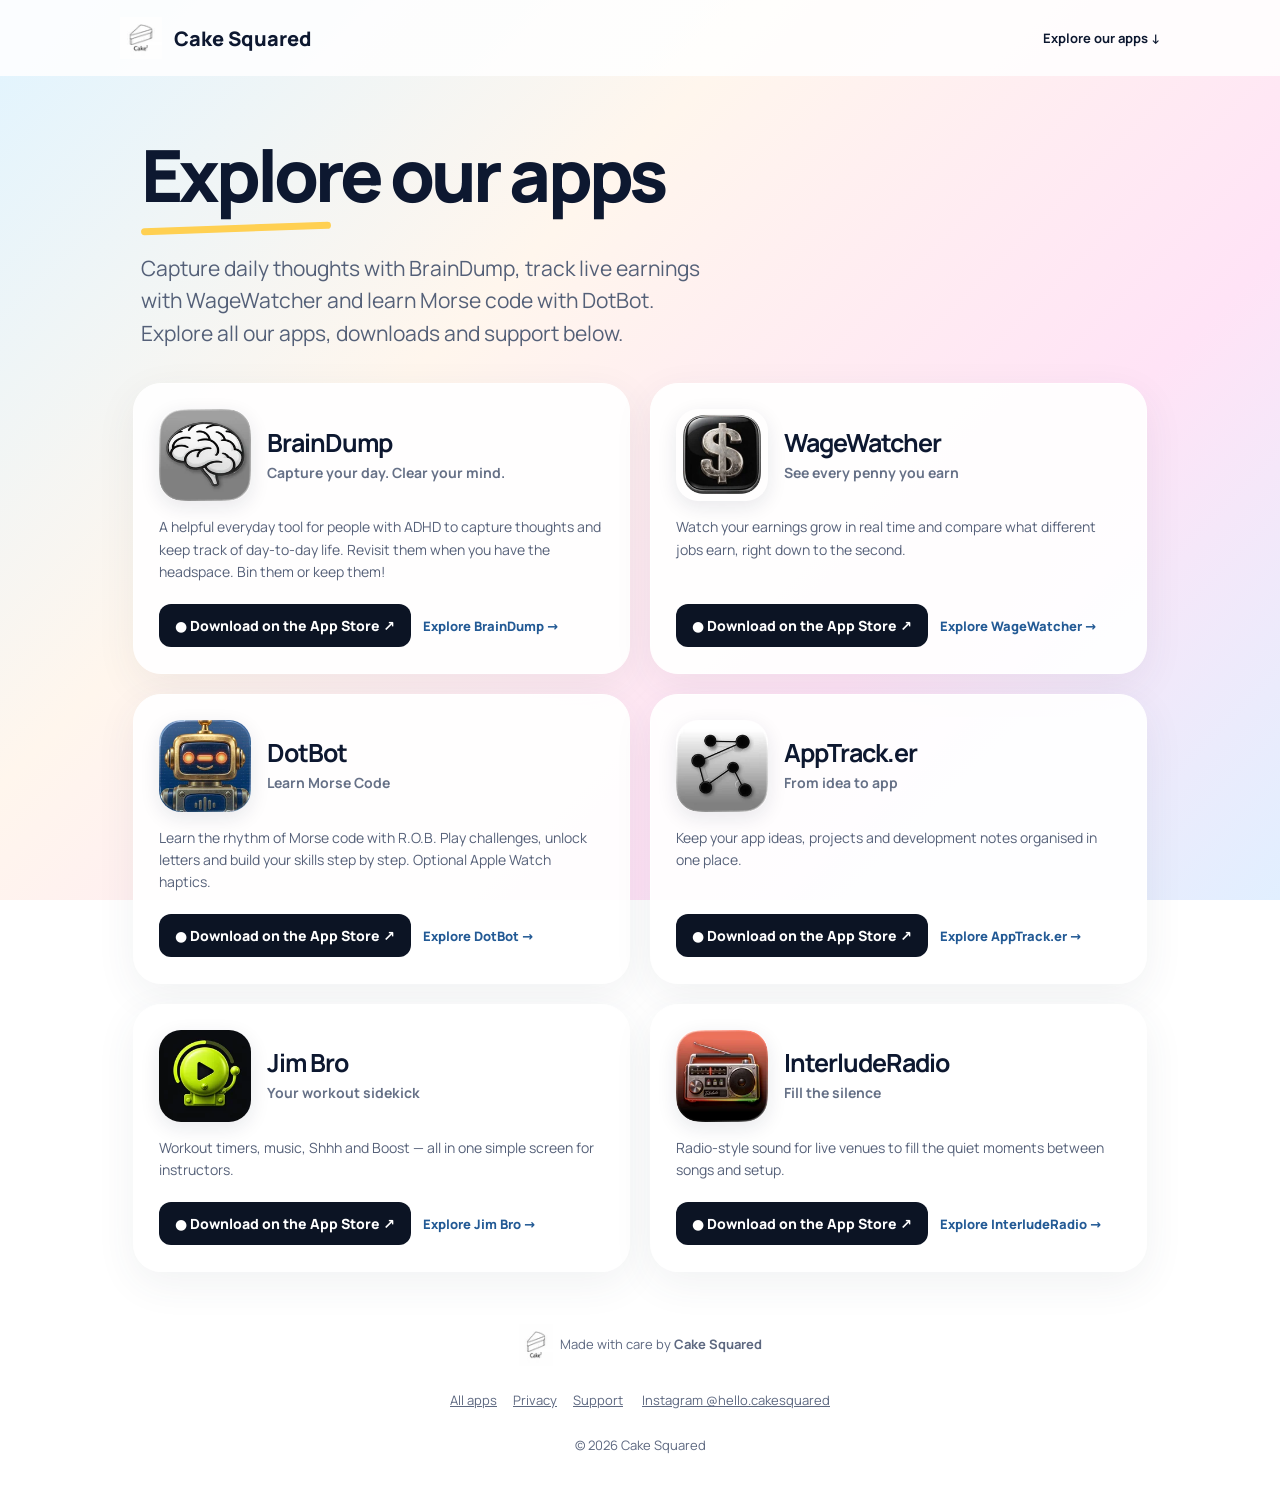
==== commit 7ad1919f: "Launch BrainDump listing and prioritise featured apps" ====
--- a/apps/index.html
+++ b/apps/index.html
@@ -1,21 +1,21 @@
-<!doctype html><html lang="en-GB"><head><meta charset="utf-8"><meta name="viewport" content="width=device-width,initial-scale=1"><meta name="theme-color" content="#fff6fc"><title>Explore Our Apps for iPhone and Apple Watch | Cake Squared</title><link rel="icon" href="/assets/favicon-32.png" sizes="32x32" type="image/png"><link rel="icon" href="/assets/favicon.png" sizes="512x512" type="image/png"><link rel="apple-touch-icon" href="/assets/apple-touch-icon.png"><meta name="description" content="Browse DotBot, WageWatcher, AppTrack.er, Jim Bro and InterludeRadio. Find app features, screenshots, downloads and setup help."><link rel="stylesheet" href="/home.css?v=20261019-performance">
+<!doctype html><html lang="en-GB"><head><meta charset="utf-8"><meta name="viewport" content="width=device-width,initial-scale=1"><meta name="theme-color" content="#fff6fc"><title>Explore Our Apps for iPhone and Apple Watch | Cake Squared</title><link rel="icon" href="/assets/favicon-32.png" sizes="32x32" type="image/png"><link rel="icon" href="/assets/favicon.png" sizes="512x512" type="image/png"><link rel="apple-touch-icon" href="/assets/apple-touch-icon.png"><meta name="description" content="Browse BrainDump, WageWatcher, DotBot, AppTrack.er, Jim Bro and InterludeRadio. Find app features, downloads and setup help."><link rel="stylesheet" href="/home.css?v=20261019-performance">
 <link rel="canonical" href="https://cakesquared.co.uk/apps/">
 <meta property="og:type" content="website">
 <meta property="og:site_name" content="Cake Squared">
 <meta property="og:locale" content="en_GB">
 <meta property="og:title" content="Explore Our Apps for iPhone and Apple Watch | Cake Squared">
-<meta property="og:description" content="Browse DotBot, WageWatcher, AppTrack.er, Jim Bro and InterludeRadio. Find app features, screenshots, downloads and setup help.">
+<meta property="og:description" content="Browse BrainDump, WageWatcher, DotBot, AppTrack.er, Jim Bro and InterludeRadio. Find app features, downloads and setup help.">
 <meta property="og:url" content="https://cakesquared.co.uk/apps/">
 <meta property="og:image" content="https://cakesquared.co.uk/assets/cake-logo.png">
 <meta property="og:image:alt" content="Cake Squared logo">
 <script type="application/ld+json">{"@context": "https://schema.org", "@type": "BreadcrumbList", "itemListElement": [{"@type": "ListItem", "position": 1, "name": "Cake Squared", "item": "https://cakesquared.co.uk/"}, {"@type": "ListItem", "position": 2, "name": "Apps", "item": "https://cakesquared.co.uk/apps/"}]}</script>
 <link rel="preload" href="/assets/fonts/manrope-latin-wght.a30ddcd349.woff2" as="font" type="font/woff2" crossorigin>
-</head><body><a class="skip-link" href="#main">Skip to content</a><header><a class="brand" href="/"><img src="/assets/cake-logo-96.fbf16d977c.webp" srcset="/assets/cake-logo-48.857204a670.webp 48w, /assets/cake-logo-96.fbf16d977c.webp 96w, /assets/cake-logo-144.d6beeb73c0.webp 144w" sizes="42px" alt="" width="42" height="42">Cake Squared</a><a class="small-link" href="#apps">Explore our apps ↓</a></header><main id="main"><section class="hero"><h1>Explore our apps</h1><div class="accent"></div><p>Learn Morse code with DotBot, track live earnings with WageWatcher, plan projects with AppTrack.er or run a class with Jim Bro. Explore features, screenshots and support below.</p></section><section id="apps" class="apps" aria-label="Our apps">
+</head><body><a class="skip-link" href="#main">Skip to content</a><header><a class="brand" href="/"><img src="/assets/cake-logo-96.fbf16d977c.webp" srcset="/assets/cake-logo-48.857204a670.webp 48w, /assets/cake-logo-96.fbf16d977c.webp 96w, /assets/cake-logo-144.d6beeb73c0.webp 144w" sizes="42px" alt="" width="42" height="42">Cake Squared</a><a class="small-link" href="#apps">Explore our apps ↓</a></header><main id="main"><section class="hero"><h1>Explore our apps</h1><div class="accent"></div><p>Capture daily thoughts with BrainDump, track live earnings with WageWatcher and learn Morse code with DotBot. Explore all our apps, downloads and support below.</p></section><section id="apps" class="apps" aria-label="Our apps">
+<article class="app"><div class="top"><img class="icon" src="/assets/brain-dump-icon-280.26d055d819.webp" srcset="/assets/brain-dump-icon-160.3758b130e0.webp 160w, /assets/brain-dump-icon-280.26d055d819.webp 280w, /assets/brain-dump-icon-420.34e09faa56.webp 420w, /assets/brain-dump-icon-640.884ef76376.webp 640w" sizes="(max-width: 650px) 78px, 92px" alt="BrainDump icon" width="92" height="92"><div><h2>BrainDump</h2><div class="subtitle">Capture your day. Clear your mind.</div></div></div><p>A helpful everyday tool for people with ADHD to capture thoughts and keep track of day-to-day life. Revisit them when you have the headspace. Bin them or keep them!</p><div class="actions"><a class="store" href="https://apps.apple.com/us/app/braindump-capture-your-mind/id6759315059" target="_blank" rel="noopener">● Download on the App Store ↗</a><a class="details" href="/brain-dump.html">Explore BrainDump →</a></div></article>
+<article class="app"><div class="top"><img class="icon" src="/assets/wage-watcher-icon-280.cd7857824c.webp" srcset="/assets/wage-watcher-icon-160.d3eb4213e5.webp 160w, /assets/wage-watcher-icon-280.cd7857824c.webp 280w, /assets/wage-watcher-icon-420.4acfbf513a.webp 420w, /assets/wage-watcher-icon-640.5f55d8e931.webp 640w" sizes="(max-width: 650px) 78px, 92px" alt="WageWatcher icon" width="92" height="92"><div><h2>WageWatcher</h2><div class="subtitle">See every penny you earn</div></div></div><p>Watch your earnings grow in real time and compare what different jobs earn, right down to the second.</p><div class="actions"><a class="store" href="https://apps.apple.com/gb/app/wage-watcher/id6759516483" target="_blank" rel="noopener">● Download on the App Store ↗</a><a class="details" href="/wage-watcher.html">Explore WageWatcher →</a></div></article>
 <article class="app"><div class="top"><img class="icon" src="/assets/dotbot-icon-280.6456ed85e7.webp" srcset="/assets/dotbot-icon-160.5a1144e076.webp 160w, /assets/dotbot-icon-280.6456ed85e7.webp 280w, /assets/dotbot-icon-420.4461c320c5.webp 420w, /assets/dotbot-icon-640.72a0bc8f96.webp 640w" sizes="(max-width: 650px) 78px, 92px" alt="DotBot icon" width="92" height="92"><div><h2>DotBot</h2><div class="subtitle">Learn Morse Code</div></div></div><p>Learn the rhythm of Morse code with R.O.B. Play challenges, unlock letters and build your skills step by step. Optional Apple Watch haptics.</p><div class="actions"><a class="store" href="https://apps.apple.com/gb/app/dotbot-learn-morse-code/id6819235842" target="_blank" rel="noopener">● Download on the App Store ↗</a><a class="details" href="/dotbot.html">Explore DotBot →</a></div></article>
-<article class="app"><div class="top"><img class="icon" src="/assets/wage-watcher-icon-280.cd7857824c.webp" srcset="/assets/wage-watcher-icon-160.d3eb4213e5.webp 160w, /assets/wage-watcher-icon-280.cd7857824c.webp 280w, /assets/wage-watcher-icon-420.4acfbf513a.webp 420w, /assets/wage-watcher-icon-640.5f55d8e931.webp 640w" sizes="(max-width: 650px) 78px, 92px" alt="WageWatcher icon" width="92" height="92"><div><h2>WageWatcher</h2><div class="subtitle">See every penny you earn</div></div></div><p>Watch your earnings grow in real time and compare what different jobs earn, right down to the second.</p><div class="actions"><a class="store" href="https://apps.apple.com/gb/app/wage-watcher/id6759516483" target="_blank" rel="noopener">● Download on the App Store ↗</a><a class="details" href="/wage-watcher.html">Explore WageWatcher →</a></div></article>
 <article class="app"><div class="top"><img class="icon" src="/assets/app-track-icon-280.3f700f9663.webp" srcset="/assets/app-track-icon-160.f010804322.webp 160w, /assets/app-track-icon-280.3f700f9663.webp 280w, /assets/app-track-icon-420.3039250a13.webp 420w, /assets/app-track-icon-640.511a740636.webp 640w" sizes="(max-width: 650px) 78px, 92px" alt="AppTrack.er icon" width="92" height="92"><div><h2>AppTrack.er</h2><div class="subtitle">From idea to app</div></div></div><p>Keep your app ideas, projects and development notes organised in one place.</p><div class="actions"><a class="store" href="https://apps.apple.com/gb/app/apptrack-er/id6759859570" target="_blank" rel="noopener">● Download on the App Store ↗</a><a class="details" href="/app-track.html">Explore AppTrack.er →</a></div></article>
 <article class="app"><div class="top"><img class="icon" src="/assets/jim-bro-icon-280.d9cbddbb77.webp" srcset="/assets/jim-bro-icon-160.0334341a74.webp 160w, /assets/jim-bro-icon-280.d9cbddbb77.webp 280w, /assets/jim-bro-icon-420.c800bc79bf.webp 420w, /assets/jim-bro-icon-640.e603215ba7.webp 640w" sizes="(max-width: 650px) 78px, 92px" alt="Jim Bro icon" width="92" height="92"><div><h2>Jim Bro</h2><div class="subtitle">Your workout sidekick</div></div></div><p>Workout timers, music, Shhh and Boost — all in one simple screen for instructors.</p><div class="actions"><a class="store" href="https://apps.apple.com/gb/app/jim-bro-workout-boss/id6760321278" target="_blank" rel="noopener">● Download on the App Store ↗</a><a class="details" href="/jim-bro.html">Explore Jim Bro →</a></div></article>
 <article class="app"><div class="top"><img class="icon" src="/assets/interlude-icon-280.21f62c529a.webp" srcset="/assets/interlude-icon-160.9096c0a732.webp 160w, /assets/interlude-icon-280.21f62c529a.webp 280w, /assets/interlude-icon-420.edabfe702f.webp 420w, /assets/interlude-icon-640.c28ff5ff35.webp 640w" sizes="(max-width: 650px) 78px, 92px" alt="InterludeRadio icon" width="92" height="92"><div><h2>InterludeRadio</h2><div class="subtitle">Fill the silence</div></div></div><p>Radio-style sound for live venues to fill the quiet moments between songs and setup.</p><div class="actions"><a class="store" href="https://apps.apple.com/gb/app/interluderadio/id6811347236" target="_blank" rel="noopener">● Download on the App Store ↗</a><a class="details" href="/interlude.html">Explore InterludeRadio →</a></div></article>
-<article class="app"><div class="top"><img class="icon" src="/assets/brain-dump-icon-280.26d055d819.webp" srcset="/assets/brain-dump-icon-160.3758b130e0.webp 160w, /assets/brain-dump-icon-280.26d055d819.webp 280w, /assets/brain-dump-icon-420.34e09faa56.webp 420w, /assets/brain-dump-icon-640.884ef76376.webp 640w" sizes="(max-width: 650px) 78px, 92px" alt="BrainDump icon" width="92" height="92"><div><h2>BrainDump</h2><div class="subtitle">Catch your next big idea</div></div></div><p>A quick place to capture thoughts and ideas before they disappear.</p><div class="actions"><span class="soon">Coming soon</span><a class="details" href="/brain-dump.html">Explore BrainDump →</a></div></article>
 </section><footer><div><img src="/assets/cake-logo-96.fbf16d977c.webp" srcset="/assets/cake-logo-48.857204a670.webp 48w, /assets/cake-logo-96.fbf16d977c.webp 96w, /assets/cake-logo-144.d6beeb73c0.webp 144w" sizes="34px" alt="" width="42" height="42">Made with care by <strong>Cake Squared</strong></div><p><a href="/apps/">All apps</a><a href="/privacy-policy.html">Privacy</a><a href="mailto:support@cakesquared.co.uk">Support</a>
           <a href="https://www.instagram.com/hello.cakesquared/" target="_blank" rel="noopener noreferrer">Instagram @hello.cakesquared</a></p>© 2026 Cake Squared</footer></main></body></html>
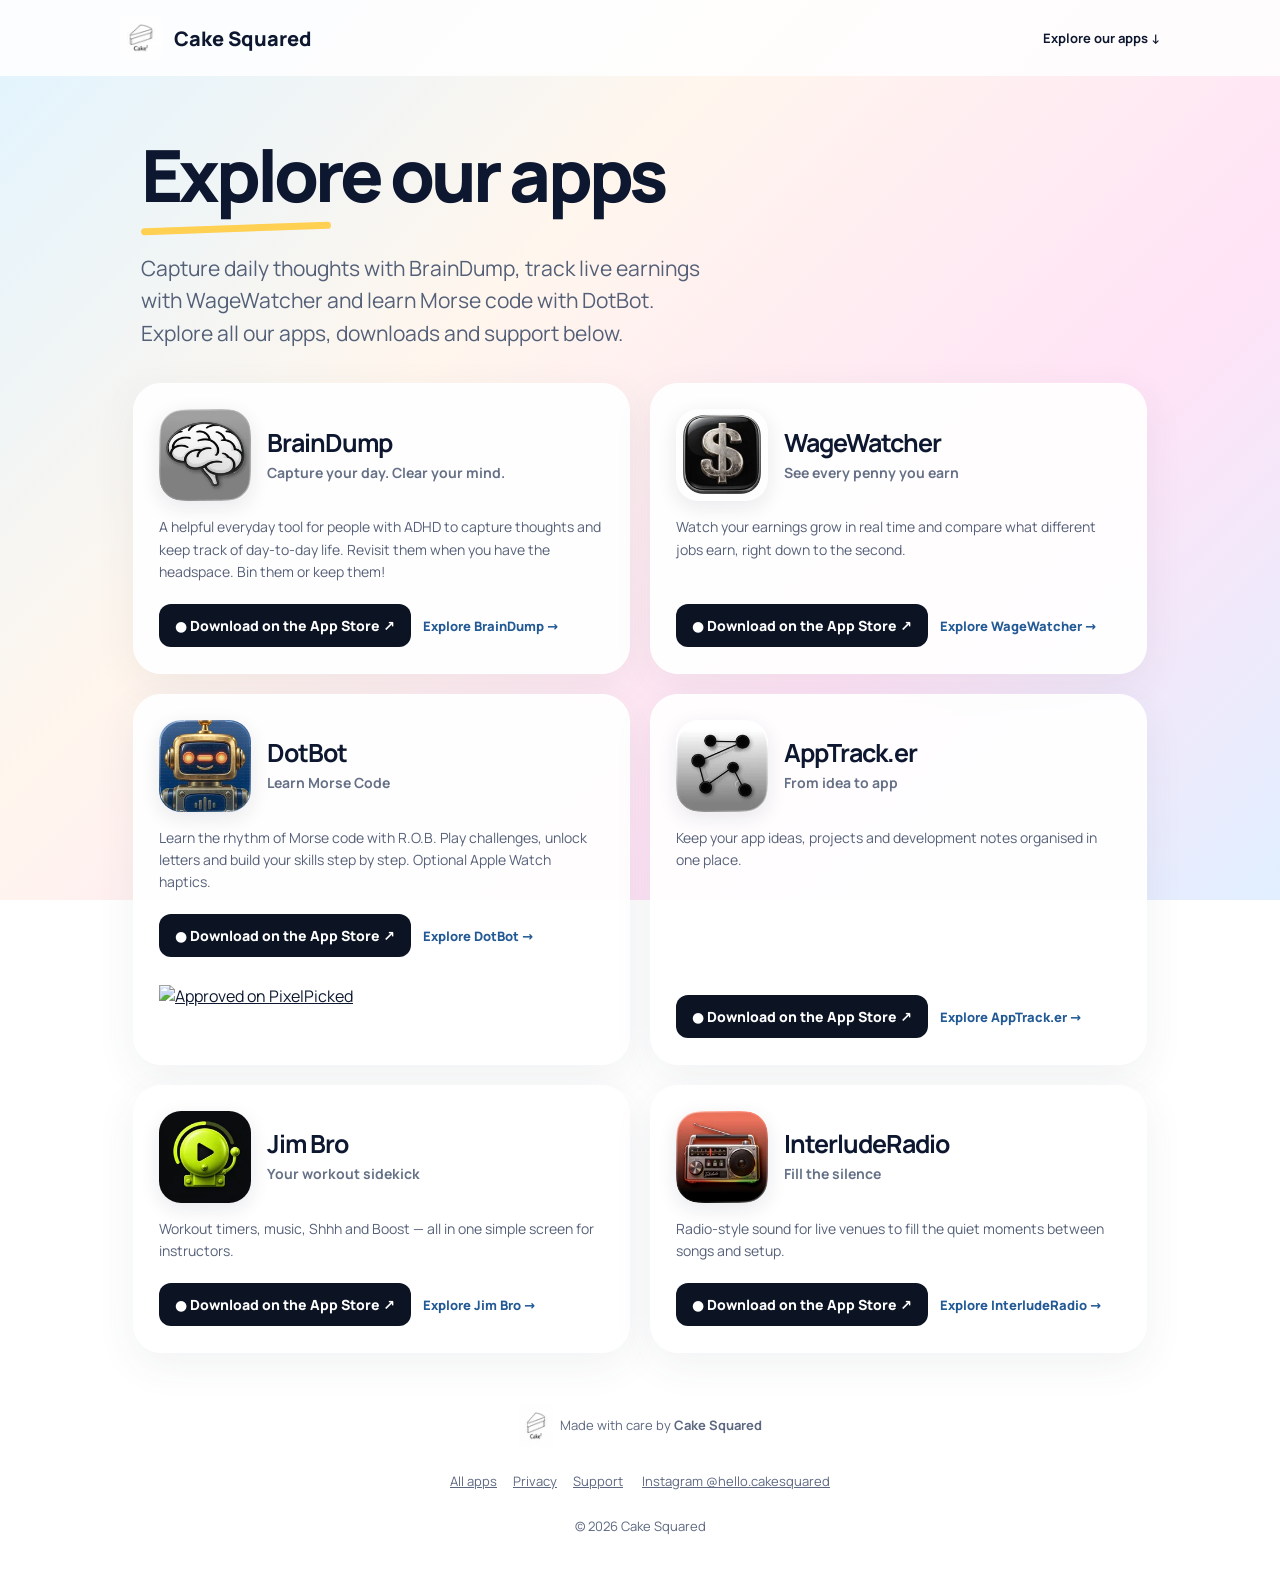
==== commit 6f574a2b: "Add PixelPicked approval badge to DotBot pages" ====
--- a/apps/index.html
+++ b/apps/index.html
@@ -1,4 +1,4 @@
-<!doctype html><html lang="en-GB"><head><meta charset="utf-8"><meta name="viewport" content="width=device-width,initial-scale=1"><meta name="theme-color" content="#fff6fc"><title>Explore Our Apps for iPhone and Apple Watch | Cake Squared</title><link rel="icon" href="/assets/favicon-32.png" sizes="32x32" type="image/png"><link rel="icon" href="/assets/favicon.png" sizes="512x512" type="image/png"><link rel="apple-touch-icon" href="/assets/apple-touch-icon.png"><meta name="description" content="Browse BrainDump, WageWatcher, DotBot, AppTrack.er, Jim Bro and InterludeRadio. Find app features, downloads and setup help."><link rel="stylesheet" href="/home.css?v=20261019-performance">
+<!doctype html><html lang="en-GB"><head><meta charset="utf-8"><meta name="viewport" content="width=device-width,initial-scale=1"><meta name="theme-color" content="#fff6fc"><title>Explore Our Apps for iPhone and Apple Watch | Cake Squared</title><link rel="icon" href="/assets/favicon-32.png" sizes="32x32" type="image/png"><link rel="icon" href="/assets/favicon.png" sizes="512x512" type="image/png"><link rel="apple-touch-icon" href="/assets/apple-touch-icon.png"><meta name="description" content="Browse BrainDump, WageWatcher, DotBot, AppTrack.er, Jim Bro and InterludeRadio. Find app features, downloads and setup help."><link rel="stylesheet" href="/home.css?v=20261022-pixelpicked">
 <link rel="canonical" href="https://cakesquared.co.uk/apps/">
 <meta property="og:type" content="website">
 <meta property="og:site_name" content="Cake Squared">
@@ -13,7 +13,7 @@
 </head><body><a class="skip-link" href="#main">Skip to content</a><header><a class="brand" href="/"><img src="/assets/cake-logo-96.fbf16d977c.webp" srcset="/assets/cake-logo-48.857204a670.webp 48w, /assets/cake-logo-96.fbf16d977c.webp 96w, /assets/cake-logo-144.d6beeb73c0.webp 144w" sizes="42px" alt="" width="42" height="42">Cake Squared</a><a class="small-link" href="#apps">Explore our apps ↓</a></header><main id="main"><section class="hero"><h1>Explore our apps</h1><div class="accent"></div><p>Capture daily thoughts with BrainDump, track live earnings with WageWatcher and learn Morse code with DotBot. Explore all our apps, downloads and support below.</p></section><section id="apps" class="apps" aria-label="Our apps">
 <article class="app"><div class="top"><img class="icon" src="/assets/brain-dump-icon-280.26d055d819.webp" srcset="/assets/brain-dump-icon-160.3758b130e0.webp 160w, /assets/brain-dump-icon-280.26d055d819.webp 280w, /assets/brain-dump-icon-420.34e09faa56.webp 420w, /assets/brain-dump-icon-640.884ef76376.webp 640w" sizes="(max-width: 650px) 78px, 92px" alt="BrainDump icon" width="92" height="92"><div><h2>BrainDump</h2><div class="subtitle">Capture your day. Clear your mind.</div></div></div><p>A helpful everyday tool for people with ADHD to capture thoughts and keep track of day-to-day life. Revisit them when you have the headspace. Bin them or keep them!</p><div class="actions"><a class="store" href="https://apps.apple.com/us/app/braindump-capture-your-mind/id6759315059" target="_blank" rel="noopener">● Download on the App Store ↗</a><a class="details" href="/brain-dump.html">Explore BrainDump →</a></div></article>
 <article class="app"><div class="top"><img class="icon" src="/assets/wage-watcher-icon-280.cd7857824c.webp" srcset="/assets/wage-watcher-icon-160.d3eb4213e5.webp 160w, /assets/wage-watcher-icon-280.cd7857824c.webp 280w, /assets/wage-watcher-icon-420.4acfbf513a.webp 420w, /assets/wage-watcher-icon-640.5f55d8e931.webp 640w" sizes="(max-width: 650px) 78px, 92px" alt="WageWatcher icon" width="92" height="92"><div><h2>WageWatcher</h2><div class="subtitle">See every penny you earn</div></div></div><p>Watch your earnings grow in real time and compare what different jobs earn, right down to the second.</p><div class="actions"><a class="store" href="https://apps.apple.com/gb/app/wage-watcher/id6759516483" target="_blank" rel="noopener">● Download on the App Store ↗</a><a class="details" href="/wage-watcher.html">Explore WageWatcher →</a></div></article>
-<article class="app"><div class="top"><img class="icon" src="/assets/dotbot-icon-280.6456ed85e7.webp" srcset="/assets/dotbot-icon-160.5a1144e076.webp 160w, /assets/dotbot-icon-280.6456ed85e7.webp 280w, /assets/dotbot-icon-420.4461c320c5.webp 420w, /assets/dotbot-icon-640.72a0bc8f96.webp 640w" sizes="(max-width: 650px) 78px, 92px" alt="DotBot icon" width="92" height="92"><div><h2>DotBot</h2><div class="subtitle">Learn Morse Code</div></div></div><p>Learn the rhythm of Morse code with R.O.B. Play challenges, unlock letters and build your skills step by step. Optional Apple Watch haptics.</p><div class="actions"><a class="store" href="https://apps.apple.com/gb/app/dotbot-learn-morse-code/id6819235842" target="_blank" rel="noopener">● Download on the App Store ↗</a><a class="details" href="/dotbot.html">Explore DotBot →</a></div></article>
+<article class="app"><div class="top"><img class="icon" src="/assets/dotbot-icon-280.6456ed85e7.webp" srcset="/assets/dotbot-icon-160.5a1144e076.webp 160w, /assets/dotbot-icon-280.6456ed85e7.webp 280w, /assets/dotbot-icon-420.4461c320c5.webp 420w, /assets/dotbot-icon-640.72a0bc8f96.webp 640w" sizes="(max-width: 650px) 78px, 92px" alt="DotBot icon" width="92" height="92"><div><h2>DotBot</h2><div class="subtitle">Learn Morse Code</div></div></div><p>Learn the rhythm of Morse code with R.O.B. Play challenges, unlock letters and build your skills step by step. Optional Apple Watch haptics.</p><div class="actions"><a class="store" href="https://apps.apple.com/gb/app/dotbot-learn-morse-code/id6819235842" target="_blank" rel="noopener">● Download on the App Store ↗</a><a class="details" href="/dotbot.html">Explore DotBot →</a></div><a class="pixelpicked-badge" href="https://pixelpicked.com/game/pYuURZpYMYt/dotbot-a-morse-code-game" target="_blank" rel="noopener"><img src="https://api.pixelpicked.com/api/badges/pYuURZpYMYt/live.png?theme=light" width="250" height="54" alt="Approved on PixelPicked" loading="lazy" decoding="async"></a></article>
 <article class="app"><div class="top"><img class="icon" src="/assets/app-track-icon-280.3f700f9663.webp" srcset="/assets/app-track-icon-160.f010804322.webp 160w, /assets/app-track-icon-280.3f700f9663.webp 280w, /assets/app-track-icon-420.3039250a13.webp 420w, /assets/app-track-icon-640.511a740636.webp 640w" sizes="(max-width: 650px) 78px, 92px" alt="AppTrack.er icon" width="92" height="92"><div><h2>AppTrack.er</h2><div class="subtitle">From idea to app</div></div></div><p>Keep your app ideas, projects and development notes organised in one place.</p><div class="actions"><a class="store" href="https://apps.apple.com/gb/app/apptrack-er/id6759859570" target="_blank" rel="noopener">● Download on the App Store ↗</a><a class="details" href="/app-track.html">Explore AppTrack.er →</a></div></article>
 <article class="app"><div class="top"><img class="icon" src="/assets/jim-bro-icon-280.d9cbddbb77.webp" srcset="/assets/jim-bro-icon-160.0334341a74.webp 160w, /assets/jim-bro-icon-280.d9cbddbb77.webp 280w, /assets/jim-bro-icon-420.c800bc79bf.webp 420w, /assets/jim-bro-icon-640.e603215ba7.webp 640w" sizes="(max-width: 650px) 78px, 92px" alt="Jim Bro icon" width="92" height="92"><div><h2>Jim Bro</h2><div class="subtitle">Your workout sidekick</div></div></div><p>Workout timers, music, Shhh and Boost — all in one simple screen for instructors.</p><div class="actions"><a class="store" href="https://apps.apple.com/gb/app/jim-bro-workout-boss/id6760321278" target="_blank" rel="noopener">● Download on the App Store ↗</a><a class="details" href="/jim-bro.html">Explore Jim Bro →</a></div></article>
 <article class="app"><div class="top"><img class="icon" src="/assets/interlude-icon-280.21f62c529a.webp" srcset="/assets/interlude-icon-160.9096c0a732.webp 160w, /assets/interlude-icon-280.21f62c529a.webp 280w, /assets/interlude-icon-420.edabfe702f.webp 420w, /assets/interlude-icon-640.c28ff5ff35.webp 640w" sizes="(max-width: 650px) 78px, 92px" alt="InterludeRadio icon" width="92" height="92"><div><h2>InterludeRadio</h2><div class="subtitle">Fill the silence</div></div></div><p>Radio-style sound for live venues to fill the quiet moments between songs and setup.</p><div class="actions"><a class="store" href="https://apps.apple.com/gb/app/interluderadio/id6811347236" target="_blank" rel="noopener">● Download on the App Store ↗</a><a class="details" href="/interlude.html">Explore InterludeRadio →</a></div></article>
--- a/home.css
+++ b/home.css
@@ -2,3 +2,7 @@
 *{box-sizing:border-box}body{margin:0;color:#0d1830;font-family:Manrope,system-ui,sans-serif;background:linear-gradient(135deg,#e0f4ff 0%,#fff6ed 36%,#ffe3f6 70%,#e1efff 100%) fixed}a{color:inherit}header{background:#ffffffdb;padding:16px max(20px,calc((100vw - 1040px)/2));display:flex;align-items:center;justify-content:space-between;gap:12px}.brand{display:flex;align-items:center;gap:12px;font-size:20px;font-weight:800;text-decoration:none}.brand img{width:42px;height:42px;object-fit:contain}.small-link{font-size:13px;text-decoration:none;font-weight:700}main{max-width:1050px;margin:auto;padding:36px 18px 28px}.hero{position:relative;padding:24px 8px 34px}.hero h1{font-size:clamp(38px,7vw,72px);line-height:1.08;letter-spacing:-.055em;margin:0 0 20px;max-width:780px;font-weight:800}.hero p{font-size:clamp(16px,2.4vw,21px);color:#546078;max-width:570px;line-height:1.55;margin:0}.accent{height:7px;width:190px;background:#ffd052;border-radius:99px;transform:rotate(-2deg);margin:-9px 0 20px}.apps{display:grid;grid-template-columns:repeat(2,minmax(0,1fr));gap:20px}.app{background:#fffffff0;border:1px solid #ffffff;box-shadow:0 12px 40px #36445c12;border-radius:28px;padding:25px;display:flex;flex-direction:column;gap:15px;transition:transform .2s,box-shadow .2s}.app:hover{transform:translateY(-4px);box-shadow:0 16px 42px #36445c24}.top{display:flex;gap:16px;align-items:center}.icon{height:92px;width:92px;border-radius:22px;object-fit:cover;box-shadow:0 6px 20px #17233b19;flex:none}.app h2{font-size:25px;line-height:1.1;letter-spacing:-.04em;margin:0}.subtitle{color:#667187;font-weight:700;margin-top:6px;font-size:14px}.app p{color:#566179;line-height:1.6;margin:0;flex:1;font-size:14px}.actions{display:flex;flex-wrap:wrap;align-items:center;gap:12px;margin-top:5px}.store{background:#0c1424;color:white;text-decoration:none;padding:12px 16px;border-radius:12px;font-size:14px;font-weight:800;display:inline-flex;align-items:center;gap:9px}.store:hover{background:#273853}.details{font-size:13px;font-weight:800;text-decoration:none;color:#235a95}.soon{background:#e9edf3;color:#465166;padding:12px 16px;border-radius:12px;font-weight:800;font-size:14px}footer{margin-top:28px;text-align:center;border-radius:26px;background:#ffffffa8;padding:24px;color:#5d6880;font-size:13px}footer img{width:34px;vertical-align:middle;margin-right:7px}footer a{margin:0 8px} @media(max-width:650px){.apps{grid-template-columns:1fr}.hero{padding:14px 4px 28px}.app{padding:22px}.icon{width:78px;height:78px;border-radius:19px}.app h2{font-size:22px}.small-link{font-size:12px}}@media(prefers-reduced-motion:reduce){.app{transition:none}}
 
 html{scroll-padding-top:20px}body{min-height:100vh}.small-link,.details,footer a{display:inline-flex;align-items:center;min-height:44px}a:focus-visible{outline:3px solid #235a95;outline-offset:5px}.skip-link{position:absolute;top:8px;left:16px;z-index:10;padding:12px;background:white;border-radius:12px;transform:translateY(-150%)}.skip-link:focus{transform:none}.brand{min-width:0}.brand img{flex:none}.icon{aspect-ratio:1}.accent{pointer-events:none}footer p{line-height:1.6}@media(max-width:360px){header{padding:14px 18px}.brand{font-size:18px;gap:8px}.small-link{font-size:12px}.top{gap:12px}.app h2{font-size:21px}}@media(prefers-reduced-motion:reduce){.app:hover{transform:none}}
+
+/* Keep the live approval badge at its supplied size, shrinking on narrow screens. */
+.pixelpicked-badge{display:block;width:250px;max-width:100%;margin-top:12px;border-radius:8px}
+.pixelpicked-badge img{display:block;width:100%;height:auto}
